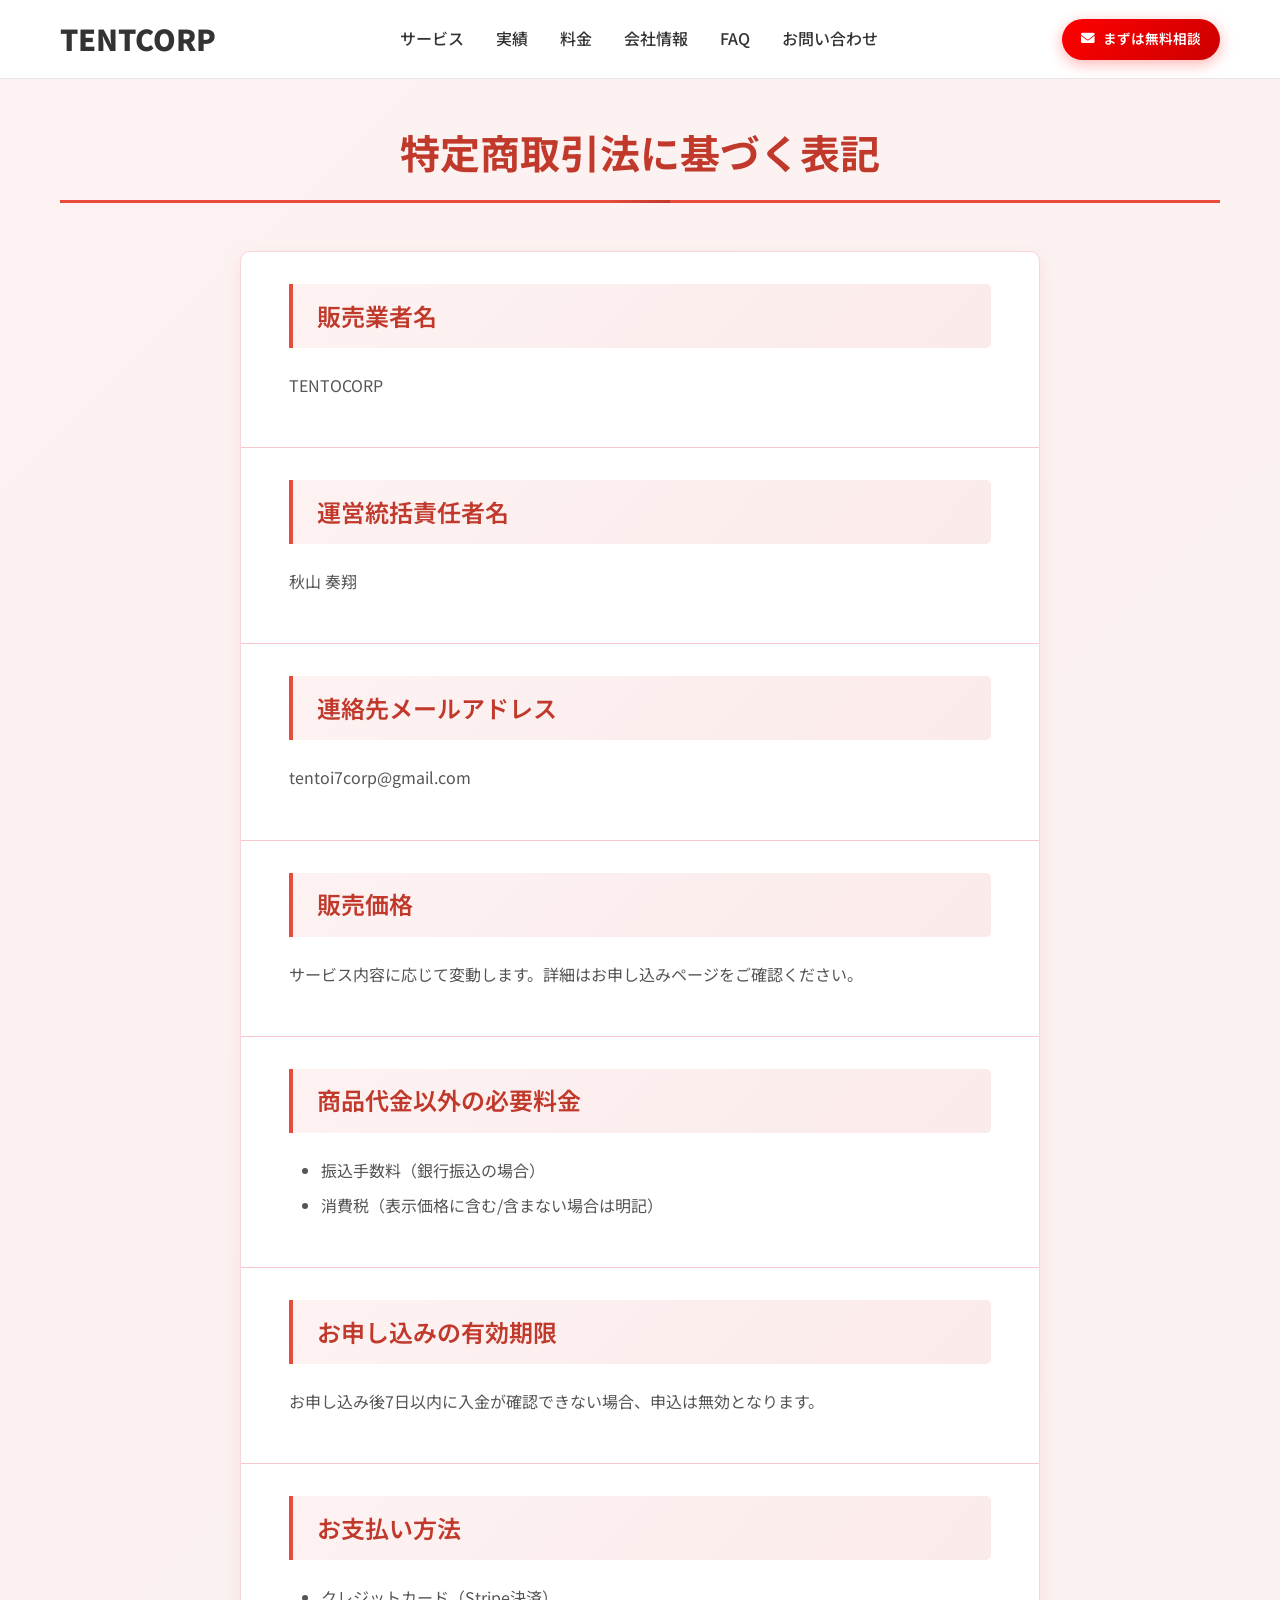
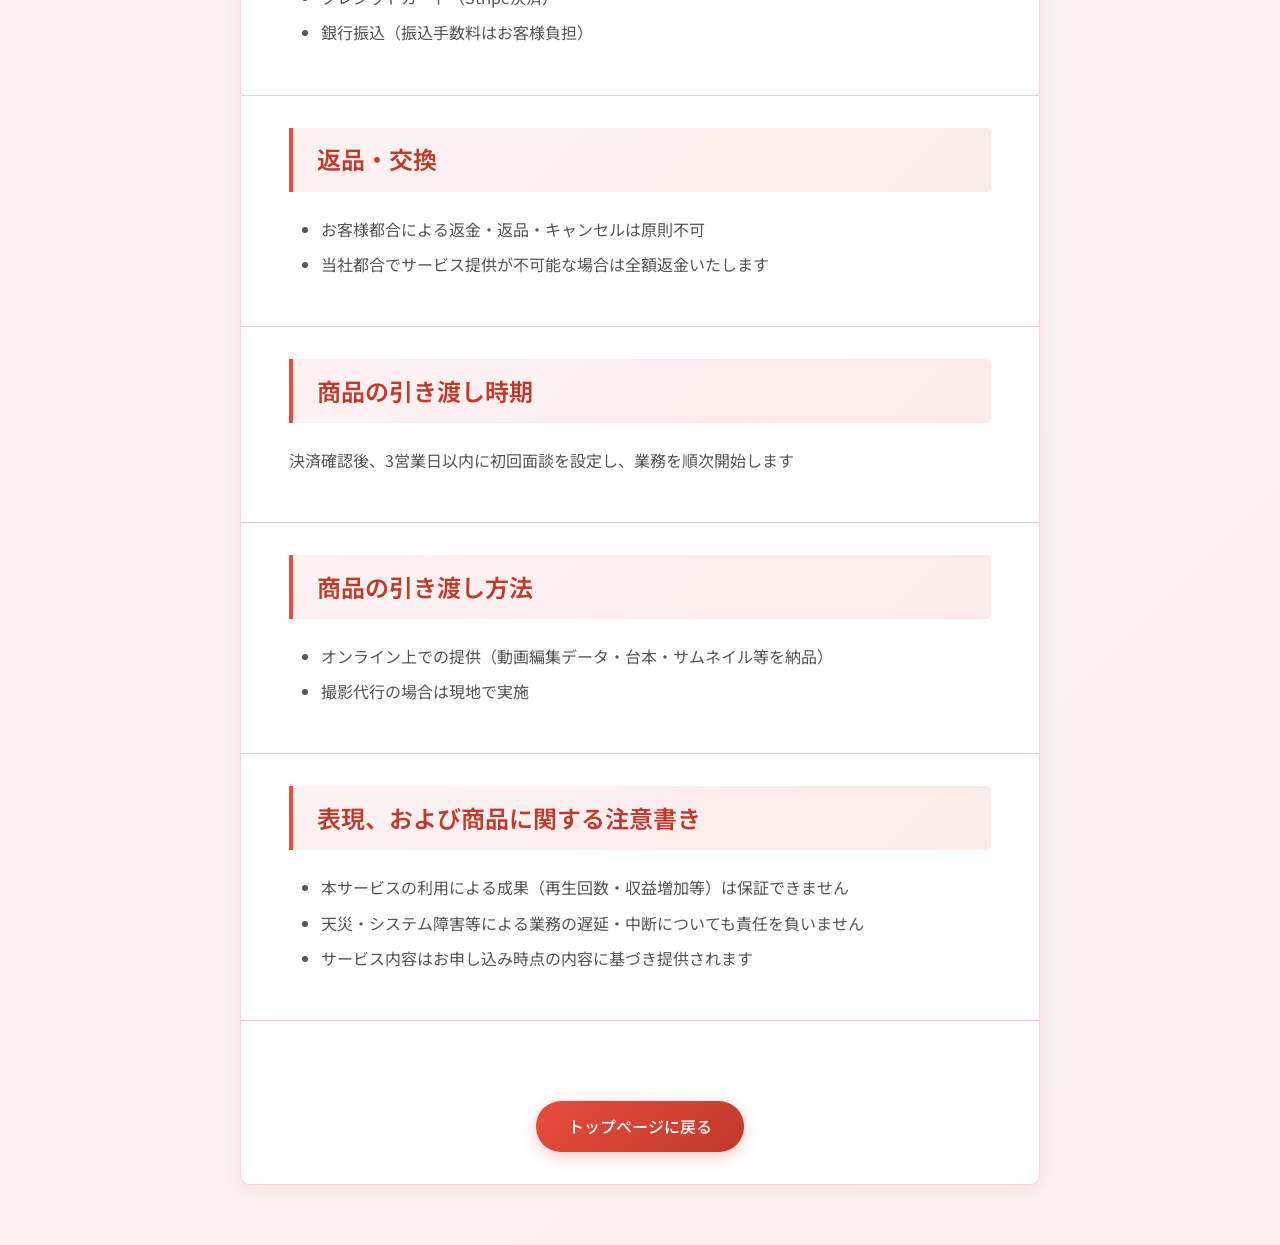
==== legal-notation.html @ d7a65a0e "それぞれのページを追加" ====
<!DOCTYPE html>
<html lang="ja">

<head>
    <meta charset="UTF-8">
    <meta name="viewport" content="width=device-width, initial-scale=1.0">
    <title>特定商取引法に基づく表記</title>
    <link rel="stylesheet" href="styles.css">
    <link rel="stylesheet" href="privacy.css">
    <link href="https://fonts.googleapis.com/css2?family=Noto+Sans+JP:wght@300;400;500;700;900&display=swap"
        rel="stylesheet">
    <link rel="stylesheet" href="https://cdnjs.cloudflare.com/ajax/libs/font-awesome/6.0.0/css/all.min.css">
</head>

<body>
    <!-- Header -->
    <header class="header">
        <div class="container">
            <div class="header-content">
                <div class="logo">
                    <h1>TENTCORP</h1>
                </div>
                <nav class="nav">
                    <ul class="nav-list">
                        <li><a href="index.html#service" class="nav-link">サービス</a></li>
                        <li><a href="index.html#results" class="nav-link">実績</a></li>
                        <li><a href="index.html#pricing" class="nav-link">料金</a></li>
                        <li><a href="index.html#company-info" class="nav-link">会社情報</a></li>
                        <li><a href="index.html#faq" class="nav-link">FAQ</a></li>
                        <li><a href="index.html#contact" class="nav-link">お問い合わせ</a></li>
                    </ul>
                </nav>
                <div class="header-cta">
                    <a href="index.html#contact" class="btn btn-primary">
                        <i class="fas fa-envelope"></i>
                        まずは無料相談
                    </a>
                </div>
                <div class="mobile-menu-toggle">
                    <span></span>
                    <span></span>
                    <span></span>
                </div>
            </div>
        </div>
    </header>

    <!-- Mobile Menu -->
    <div class="mobile-menu" id="mobileMenu">
        <button class="mobile-menu-close" id="mobileMenuClose">
            <i class="fas fa-times"></i>
        </button>
        <div class="mobile-menu-content">
            <ul class="mobile-menu-list">
                <li><a href="index.html#service" class="mobile-menu-link">サービス</a></li>
                <li><a href="index.html#results" class="mobile-menu-link">実績</a></li>
                <li><a href="index.html#pricing" class="mobile-menu-link">料金</a></li>
                <li><a href="index.html#company-info" class="mobile-menu-link">会社情報</a></li>
                <li><a href="index.html#faq" class="mobile-menu-link">FAQ</a></li>
                <li><a href="index.html#contact" class="mobile-menu-link">お問い合わせ</a></li>
            </ul>
        </div>
    </div>

    <!-- Privacy Policy Content -->
    <section class="privacy-content">
        <div class="container">
            <h1 class="privacy-title">特定商取引法に基づく表記</h1>

            <main class="privacy-main">
                <div class="privacy-section">
                    <h2 class="privacy-subtitle">販売業者名</h2>
                    <p>TENTOCORP</p>
                </div>
                <div class="privacy-section">
                    <h2 class="privacy-subtitle">運営統括責任者名</h2>
                    <p>秋山 奏翔</p>
                </div>
                <div class="privacy-section">
                    <h2 class="privacy-subtitle">連絡先メールアドレス</h2>
                    <p>tentoi7corp@gmail.com</p>
                </div>
                <div class="privacy-section">
                    <h2 class="privacy-subtitle">販売価格</h2>
                    <p>サービス内容に応じて変動します。詳細はお申し込みページをご確認ください。</p>
                </div>
                <div class="privacy-section">
                    <h2 class="privacy-subtitle">商品代金以外の必要料金</h2>
                    <ul>
                        <li>振込手数料（銀行振込の場合）</li>
                        <li>消費税（表示価格に含む/含まない場合は明記）</li>
                    </ul>
                </div>
                <div class="privacy-section">
                    <h2 class="privacy-subtitle">お申し込みの有効期限</h2>
                    <p>お申し込み後7日以内に入金が確認できない場合、申込は無効となります。</p>
                </div>
                <div class="privacy-section">
                    <h2 class="privacy-subtitle">お支払い方法</h2>
                    <ul>
                        <li>クレジットカード（Stripe決済）</li>
                        <li>銀行振込（振込手数料はお客様負担）</li>
                    </ul>
                </div>
                <div class="privacy-section">
                    <h2 class="privacy-subtitle">返品・交換</h2>
                    <ul>
                        <li>お客様都合による返金・返品・キャンセルは原則不可</li>
                        <li>当社都合でサービス提供が不可能な場合は全額返金いたします</li>
                    </ul>
                </div>
                <div class="privacy-section">
                    <h2 class="privacy-subtitle">商品の引き渡し時期</h2>
                    <p>決済確認後、3営業日以内に初回面談を設定し、業務を順次開始します</p>
                </div>
                <div class="privacy-section">
                    <h2 class="privacy-subtitle">商品の引き渡し方法</h2>
                    <ul>
                        <li>オンライン上での提供（動画編集データ・台本・サムネイル等を納品）</li>
                        <li>撮影代行の場合は現地で実施</li>
                    </ul>
                </div>
                <div class="privacy-section">
                    <h2 class="privacy-subtitle">表現、および商品に関する注意書き</h2>
                    <ul>
                        <li>本サービスの利用による成果（再生回数・収益増加等）は保証できません</li>
                        <li>天災・システム障害等による業務の遅延・中断についても責任を負いません</li>
                        <li>サービス内容はお申し込み時点の内容に基づき提供されます</li>
                    </ul>
                </div>
                <footer class="privacy-footer">
                    <p><a href="index.html" class="back-link">トップページに戻る</a></p>
                </footer>
            </main>
        </div>
    </section>

    <script src="script.js"></script>
</body>

</html>
---- styles.css ----
/* Reset and Base Styles */
* {
    margin: 0;
    padding: 0;
    box-sizing: border-box;
}

html {
    scroll-behavior: smooth;
}

body {
    font-family: 'Noto Sans JP', sans-serif;
    line-height: 1.6;
    color: #333;
    background-color: #fff;
}

.container {
    max-width: 1200px;
    margin: 0 auto;
    padding: 0 20px;
}

/* Header Styles */
.header {
    position: fixed;
    top: 0;
    left: 0;
    right: 0;
    background: rgba(255, 255, 255, 0.95);
    backdrop-filter: blur(10px);
    border-bottom: 1px solid rgba(0, 0, 0, 0.1);
    z-index: 1000;
    transition: all 0.3s ease;
}

.header.scrolled {
    background: rgba(255, 255, 255, 0.98);
    box-shadow: 0 2px 20px rgba(0, 0, 0, 0.1);
}

.header-content {
    display: flex;
    align-items: center;
    justify-content: space-between;
    padding: 1rem 0;
}

.logo h1 {
    font-size: 1.8rem;
    font-weight: 900;
    color: #333;
}

/* Header CTA Styles */
.header-cta {
    display: flex;
    align-items: center;
}

.header-cta .btn {
    font-size: 0.85rem;
    padding: 0.6rem 1.2rem;
}

/* Navigation Styles */
.nav {
    display: flex;
    align-items: center;
}

.nav-list {
    display: flex;
    list-style: none;
    gap: 2rem;
}

.nav-link {
    text-decoration: none;
    color: #333;
    font-weight: 500;
    transition: color 0.3s ease;
    position: relative;
}

.nav-link:hover {
    color: #ff0000;
}

.nav-link::after {
    content: '';
    position: absolute;
    bottom: -5px;
    left: 0;
    width: 0;
    height: 2px;
    background: #ff0000;
    transition: width 0.3s ease;
}

.nav-link:hover::after {
    width: 100%;
}

/* Mobile Menu Toggle */
.mobile-menu-toggle {
    display: none;
    flex-direction: column;
    cursor: pointer;
    gap: 4px;
    z-index: 1001;
}

.mobile-menu-toggle span {
    width: 25px;
    height: 3px;
    background: #333;
    transition: all 0.3s ease;
}

/* Mobile Menu Styles */
.mobile-menu {
    display: block;
    position: fixed;
    top: 0;
    left: 0;
    width: 100vw;
    height: 100vh;
    background: rgba(0, 0, 0, 0.8);
    z-index: 10000;
    opacity: 0;
    visibility: hidden;
    transition: all 0.3s ease;
}

.mobile-menu.active {
    opacity: 1;
    visibility: visible;
}

.mobile-menu-content {
    position: absolute;
    top: 0;
    left: 0;
    width: 100%;
    height: 100%;
    display: flex;
    flex-direction: column;
    justify-content: center;
    align-items: center;
    padding: 2rem;
    overflow-y: auto;
}

.mobile-menu-list {
    list-style: none;
    margin: 0;
    padding: 0;
    text-align: center;
    width: 100%;
    max-width: 400px;
}

.mobile-menu-list li {
    margin: 1rem 0;
}

.mobile-menu-link {
    color: white;
    text-decoration: none;
    font-size: 1.3rem;
    font-weight: 600;
    transition: all 0.3s ease;
    display: block;
    padding: 1rem 1.5rem;
    border-radius: 8px;
    background: rgba(255, 255, 255, 0.1);
    backdrop-filter: blur(10px);
    border: 1px solid rgba(255, 255, 255, 0.2);
}

.mobile-menu-link:hover {
    color: #ff0000;
    background: rgba(255, 255, 255, 0.2);
    transform: translateY(-2px);
}

.mobile-menu-close {
    position: absolute;
    top: 1.5rem;
    right: 1.5rem;
    background: rgba(255, 255, 255, 0.1);
    border: 1px solid rgba(255, 255, 255, 0.3);
    border-radius: 50%;
    color: white;
    font-size: 1.5rem;
    cursor: pointer;
    z-index: 10001;
    width: 40px;
    height: 40px;
    display: flex;
    align-items: center;
    justify-content: center;
    transition: all 0.3s ease;
}

.mobile-menu-close:hover {
    background: rgba(255, 255, 255, 0.2);
    transform: scale(1.1);
}

/* Mobile Menu Toggle Animation */
.mobile-menu-toggle.active span:nth-child(1) {
    transform: rotate(45deg) translate(5px, 5px);
}

.mobile-menu-toggle.active span:nth-child(2) {
    opacity: 0;
}

.mobile-menu-toggle.active span:nth-child(3) {
    transform: rotate(-45deg) translate(7px, -6px);
}

/* Button Styles */
.btn {
    display: inline-flex;
    align-items: center;
    gap: 0.5rem;
    padding: 0.75rem 1.5rem;
    border: none;
    border-radius: 50px;
    text-decoration: none;
    font-weight: 600;
    font-size: 0.9rem;
    transition: all 0.3s ease;
    cursor: pointer;
    white-space: nowrap;
}

.btn-primary {
    background: linear-gradient(135deg, #ff0000, #cc0000);
    color: white;
    box-shadow: 0 4px 15px rgba(255, 0, 0, 0.3);
}

.btn-primary:hover {
    transform: translateY(-2px);
    box-shadow: 0 6px 20px rgba(255, 0, 0, 0.4);
}

.btn-outline {
    background: transparent;
    color: #333;
    border: 2px solid #333;
}

.btn-outline:hover {
    background: #333;
    color: white;
}

.btn-large {
    padding: 1rem 2rem;
    font-size: 1rem;
}

/* Hero Section */
.hero {
    padding: 120px 0 80px;
    background: linear-gradient(135deg, #f8f9fa 0%, #e9ecef 100%);
    position: relative;
    overflow: hidden;
}

.hero-bg-pattern {
    position: absolute;
    top: 0;
    left: 0;
    right: 0;
    bottom: 0;
    background-image: 
        radial-gradient(circle at 20% 50%, rgba(255, 0, 0, 0.1) 0%, transparent 50%),
        radial-gradient(circle at 80% 20%, rgba(255, 0, 0, 0.05) 0%, transparent 50%);
    pointer-events: none;
}

.hero-content {
    display: grid;
    grid-template-columns: 1fr 1fr;
    gap: 4rem;
    align-items: center;
}

.hero-title {
    font-size: 3.5rem;
    font-weight: 900;
    line-height: 1.2;
    margin-bottom: 1.5rem;
    color: #333;
}

.hero-title .accent {
    color: #ff0000;
    position: relative;
}

.hero-subtitle {
    font-size: 1.3rem;
    font-weight: 700;
    color: #ff0000;
    margin-bottom: 1.5rem;
    text-align: center;
    background: linear-gradient(135deg, #ff0000, #cc0000);
    -webkit-background-clip: text;
    -webkit-text-fill-color: transparent;
    background-clip: text;
}

.hero-description {
    font-size: 1.1rem;
    color: #666;
    margin-bottom: 2rem;
    line-height: 1.8;
}

.hero-stats {
    display: flex;
    gap: 2rem;
    margin-bottom: 2.5rem;
}

.stat-item {
    text-align: center;
}

.stat-number {
    font-size: 2.5rem;
    font-weight: 900;
    color: #ff0000;
    line-height: 1;
}

.stat-label {
    font-size: 0.9rem;
    color: #666;
    margin-top: 0.5rem;
}

.hero-cta {
    display: flex;
    gap: 1rem;
    flex-wrap: wrap;
}

.hero-visual {
    position: absolute;
    right: 15%;
    bottom: 0;
    display: flex;
    justify-content: center;
    align-items: center;
    z-index: 10;
}

.hero-visual img {
    width: auto;
    max-width: 1200px;
    height: auto;
    border-radius: 20px;
    transform: scale(1.5);
}

.hero-video-placeholder {
    width: 400px;
    height: 250px;
    background: linear-gradient(135deg, #333, #555);
    border-radius: 20px;
    display: flex;
    flex-direction: column;
    align-items: center;
    justify-content: center;
    color: white;
    box-shadow: 0 20px 40px rgba(0, 0, 0, 0.2);
    position: relative;
    overflow: hidden;
}

.hero-video-placeholder::before {
    content: '';
    position: absolute;
    top: 0;
    left: 0;
    right: 0;
    bottom: 0;
    background: linear-gradient(45deg, transparent 30%, rgba(255, 255, 255, 0.1) 50%, transparent 70%);
    animation: shimmer 2s infinite;
}

.hero-video-placeholder i {
    font-size: 4rem;
    color: #ff0000;
    margin-bottom: 1rem;
}

.hero-video-placeholder p {
    font-size: 1.1rem;
    font-weight: 600;
}

@keyframes shimmer {
    0% { transform: translateX(-100%); }
    100% { transform: translateX(100%); }
}

/* Section Styles */
.section-header {
    text-align: center;
    margin-bottom: 4rem;
}

.section-title {
    font-size: 2.5rem;
    font-weight: 900;
    color: #333;
    margin-bottom: 1rem;
}

.section-description {
    font-size: 1.1rem;
    color: #666;
    max-width: 600px;
    margin: 0 auto;
}

/* Problem & Solution Section */
.problem-solution {
    padding: 80px 0;
    background: #f8f9fa;
    position: relative;
    overflow: hidden;
}

.problem-solution::before,
.problem-solution::after {
    content: '';
    position: absolute;
    border-radius: 50%;
    background: rgba(255, 0, 0, 0.04);
    z-index: 0;
}

.problem-solution::before {
    width: 500px;
    height: 500px;
    top: -150px;
    left: -150px;
}

.problem-solution::after {
    width: 300px;
    height: 300px;
    bottom: -100px;
    right: -100px;
}

.problem-solution .container {
    position: relative;
    z-index: 1;
}

.ps-grid {
    display: grid;
    grid-template-columns: 1fr;
    gap: 2.5rem;
    max-width: 1000px;
    margin: 0 auto;
}

.ps-card {
    display: grid;
    grid-template-columns: 1fr auto 1.5fr;
    border-radius: 15px;
    overflow: hidden;
    box-shadow: 0 10px 30px rgba(0,0,0,0.1);
    transition: all 0.3s ease;
    background: #ffffff;
    padding: 2rem;
}

.ps-card:hover {
    transform: translateY(-5px) scale(1.02);
    box-shadow: 0 15px 40px rgba(0,0,0,0.15);
}

.ps-problem {
    padding: 1.5rem;
    display: flex;
    flex-direction: column;
    align-items: center;
    justify-content: center;
    text-align: center;
    gap: 1.5rem;
}

.ps-problem h3 {
    font-size: 1.4rem;
    font-weight: 700;
    color: #c62828;
}

.ps-image {
    width: 120px;
    height: 120px;
    object-fit: contain;
    transition: transform 0.3s ease;
}

.ps-card:hover .ps-image {
    transform: scale(1.1);
}

.ps-separator {
    display: flex;
    align-items: center;
    justify-content: center;
    position: relative;
}

.ps-separator::before {
    content: '';
    position: absolute;
    top: 15%;
    bottom: 15%;
    left: 50%;
    border-left: 2px dashed #ff0000;
    transform: translateX(-50%);
}

.ps-separator i {
    background: #ff0000;
    color: white;
    width: 40px;
    height: 40px;
    border-radius: 50%;
    display: flex;
    align-items: center;
    justify-content: center;
    z-index: 1;
    box-shadow: 0 0 10px rgba(255, 0, 0, 0.5);
}

.ps-solution {
    padding: 1.5rem;
    display: flex;
    flex-direction: column;
    justify-content: center;
}

.ps-icon {
    width: 60px;
    height: 60px;
    background: linear-gradient(135deg, #4caf50, #45a049);
    border-radius: 50%;
    display: flex;
    align-items: center;
    justify-content: center;
    margin-bottom: 1.5rem;
    box-shadow: 0 6px 20px rgba(76, 175, 80, 0.3);
}

.ps-icon i {
    font-size: 1.8rem;
    color: white;
}

.ps-solution h3 {
    font-size: 1.5rem;
    font-weight: 700;
    color: #333;
    margin-bottom: 1rem;
}

.ps-solution p {
    font-size: 1rem;
    color: #666;
    line-height: 1.8;
}

/* Results Section */
.results {
    padding: 80px 0;
    background: 
        linear-gradient(135deg, #f8f9fa 0%, #e9ecef 100%);
    position: relative;
    overflow: hidden;
}

.results::before {
    content: '';
    position: absolute;
    top: 0;
    left: 0;
    right: 0;
    bottom: 0;
    background-image: 
        radial-gradient(circle at 20% 80%, rgba(0, 0, 0, 0.08) 0%, transparent 50%),
        radial-gradient(circle at 80% 20%, rgba(0, 0, 0, 0.08) 0%, transparent 50%);
    pointer-events: none;
}

.results::after {
    content: '';
    position: absolute;
    top: 0;
    left: 0;
    right: 0;
    bottom: 0;
    background-image: 
        linear-gradient(45deg, rgba(0, 0, 0, 0.04) 1px, transparent 1px),
        linear-gradient(-45deg, rgba(0, 0, 0, 0.04) 1px, transparent 1px);
    background-size: 40px 40px;
    pointer-events: none;
}

.results-content {
    display: grid;
    grid-template-columns: 1fr 1fr;
    gap: 4rem;
    align-items: center;
    max-width: 1200px;
    margin: 0 auto;
    position: relative;
    z-index: 2;
}

.results-text {
    padding-right: 2rem;
}

.results-subtitle {
    font-size: 1.8rem;
    font-weight: 700;
    color: #333;
    margin-bottom: 1.5rem;
    line-height: 1.3;
}

.results-description {
    font-size: 1.1rem;
    color: #666;
    line-height: 1.7;
    margin-bottom: 2.5rem;
}

.results-stats {
    display: flex;
    flex-direction: row; /* Changed to row */
    flex-wrap: wrap; /* Added to allow wrapping */
    justify-content: center; /* Center items horizontally */
    gap: 1.5rem;
}

.stat-card {
    background: white;
    width: 180px; /* Fixed width for circular shape */
    height: 180px; /* Fixed height for circular shape */
    border-radius: 50%; /* Make it circular */
    box-shadow: 0 6px 20px rgba(0, 0, 0, 0.15); /* Slightly more pronounced shadow */
    display: flex;
    flex-direction: column; /* Stack number and label vertically */
    align-items: center; /* Center horizontally */
    justify-content: center; /* Center vertically */
    text-align: center; /* Center text */
    gap: 0.5rem; /* Reduce gap for tighter fit */
    transition: all 0.3s ease;
    padding: 1rem; /* Adjust padding for circular shape */
    border: 3px solid #ff0000; /* Added a solid red border */
}

.stat-card:hover {
    transform: translateY(-3px);
    box-shadow: 0 10px 30px rgba(0, 0, 0, 0.2); /* More pronounced shadow on hover */
    border-color: #cc0000; /* Darker red border on hover */
}

.stat-card .stat-number {
    font-size: 2.2rem;
    font-weight: 900;
    color: #ff0000;
    line-height: 1;
    min-width: 120px;
}

.stat-card .stat-label {
    font-size: 1rem;
    color: #333;
    font-weight: 600;
    line-height: 1.4;
}

.results-visual {
    display: flex;
    justify-content: center;
    align-items: center;
}

.results-chart {
    background: white;
    padding: 3rem;
    border-radius: 20px;
    box-shadow: 0 10px 30px rgba(0, 0, 0, 0.1);
    width: 100%;
    max-width: 100%;
    display: flex;
    flex-direction: column;
    align-items: center;
    text-align: center;
}

.results-chart h4 {
    font-size: 1.5rem;
    font-weight: 700;
    margin-bottom: 2rem;
    color: #333;
}

.growth-graph-img {
    width: 100%;
    max-width: 600px;
    height: auto;
    margin: 1.5rem 0;
    border-radius: 15px;
    box-shadow: 0 8px 25px rgba(0, 0, 0, 0.15);
}

.case-study-graph {
    width: 100%;
    max-width: 800px;
    height: auto;
    margin: 1.5rem auto;
    border-radius: 12px;
    box-shadow: 0 6px 20px rgba(0, 0, 0, 0.12);
    display: block;
    transition: all 0.4s ease;
    cursor: pointer;
}

.case-study-graph:hover {
    transform: scale(1.3);
    box-shadow: 0 15px 40px rgba(0, 0, 0, 0.25);
    z-index: 10;
    position: relative;
}

.chart-placeholder {
    height: 300px;
    display: flex;
    flex-direction: column;
    justify-content: space-between;
}

.chart-bars {
    display: flex;
    align-items: flex-end;
    justify-content: space-between;
    height: 250px;
    padding: 0 1rem;
    gap: 0.5rem;
}

.chart-bar {
    background: linear-gradient(to top, #ff0000, #ff6b6b);
    width: 60px;
    border-radius: 8px 8px 0 0;
    position: relative;
    transition: all 0.3s ease;
    animation: growUp 1.5s ease-out;
}

.chart-bar:hover {
    transform: scale(1.05);
    box-shadow: 0 4px 15px rgba(255, 0, 0, 0.3);
}

.bar-label {
    position: absolute;
    bottom: -25px;
    left: 50%;
    transform: translateX(-50%);
    font-size: 0.8rem;
    color: #666;
    font-weight: 600;
    white-space: nowrap;
}

.chart-legend {
    text-align: center;
    margin-top: 2rem;
    font-size: 1rem;
    color: #666;
    font-weight: 500;
}

@keyframes growUp {
    from {
        height: 0;
    }
    to {
        height: var(--final-height, 100%);
    }
}

/* Testimonials Section */
.testimonials {
    padding: 80px 0;
    background: 
        linear-gradient(135deg, #f8f9fa 0%, #f1f3f4 100%);
    position: relative;
    overflow: hidden;
}

.testimonials::before {
    content: '';
    position: absolute;
    top: 0;
    left: 0;
    right: 0;
    bottom: 0;
    background-image: 
        radial-gradient(circle at 30% 70%, rgba(255, 0, 0, 0.12) 0%, transparent 50%),
        radial-gradient(circle at 70% 30%, rgba(255, 0, 0, 0.12) 0%, transparent 50%);
    pointer-events: none;
}

.testimonials::after {
    content: '';
    position: absolute;
    top: 0;
    left: 0;
    right: 0;
    bottom: 0;
    background-image: 
        linear-gradient(90deg, rgba(255, 0, 0, 0.06) 1px, transparent 1px),
        linear-gradient(rgba(255, 0, 0, 0.06) 1px, transparent 1px);
    background-size: 50px 50px;
    pointer-events: none;
}

.testimonials-content {
    max-width: 1200px;
    margin: 0 auto;
    position: relative;
    z-index: 2;
}

.testimonial-card {
    display: grid;
    grid-template-columns: 1.2fr 1fr;
    gap: 4rem;
    background: white;
    border-radius: 20px;
    padding: 3rem;
    box-shadow: 0 10px 30px rgba(0, 0, 0, 0.1);
    margin-bottom: 3rem;
}

.testimonial-text {
    display: flex;
    flex-direction: column;
    gap: 2rem;
}

.customer-profile h3 {
    font-size: 1.5rem;
    font-weight: 700;
    color: #333;
    margin-bottom: 0.5rem;
    line-height: 1.3;
}

.image-wrapper {
    position: relative;
    display: flex;
    align-items: center;
    justify-content: center;
}

.testimonal-image{
    width: 120px;
    height: 120px;
    border-radius: 50%;
    object-fit: cover;
    border: 4px solid #ffffff;
    box-shadow: 0 8px 25px rgba(0, 0, 0, 0.15);
    transition: all 0.3s ease;
    z-index: 2;
}

.image-border {
    position: absolute;
    top: -8px;
    left: -8px;
    right: -8px;
    bottom: -8px;
    border: 3px solid #ff0000;
    border-radius: 50%;
    opacity: 0.3;
    z-index: 1;
}

.testimonal-image:hover {
    transform: scale(1.05);
    box-shadow: 0 12px 35px rgba(255, 0, 0, 0.2);
}

.customer-info-container {
    display: flex;
    align-items: center;
    gap: 2rem;
    margin: 2rem 0;
    padding: 1.5rem;
    background: linear-gradient(135deg, #ffffff 0%, #fafbff 100%);
    border-radius: 20px;
    box-shadow: 0 8px 25px rgba(0, 0, 0, 0.06);
    border: 1px solid #f0f0f0;
    transition: all 0.3s ease;
}

.customer-info-container:hover {
    transform: translateY(-2px);
    box-shadow: 0 12px 35px rgba(0, 0, 0, 0.1);
    border-color: #ffebee;
}

.customer-purpose {
    font-size: 1rem;
    color: #666;
    font-weight: 500;
    line-height: 1.5;
    background: #ffebee;
    padding: 0.75rem 1rem;
    border-radius: 8px;
    border-left: 4px solid #ff0000;
    margin-bottom: 1rem;
}

.customer-voice {
    font-size: 1.2rem;
    line-height: 1.8;
    color: #2c3e50;
    font-style: normal;
    margin: 0;
    background: linear-gradient(135deg, #ffffff 0%, #f8f9ff 100%);
    padding: 2.5rem 2rem;
    border-radius: 25px;
    box-shadow: 0 15px 40px rgba(255, 0, 0, 0.08);
    position: relative;
    border: 2px solid #ffebee;
    transition: all 0.4s ease;
    text-align: center;
    font-weight: 500;
}

.quote-mark {
    font-size: 3rem;
    color: #ff0000;
    font-family: Georgia, serif;
    line-height: 1;
    display: inline-block;
    margin: 0 0.5rem;
    opacity: 0.8;
}

.customer-voice::before {
    content: '';
    position: absolute;
    top: -15px;
    left: 50%;
    transform: translateX(-50%);
    width: 60px;
    height: 4px;
    background: linear-gradient(90deg, #ff0000, #ff6b6b);
    border-radius: 2px;
}

.customer-voice::after {
    content: '';
    position: absolute;
    bottom: -15px;
    left: 30px;
    width: 0;
    height: 0;
    border-left: 15px solid transparent;
    border-right: 15px solid transparent;
    border-top: 15px solid #ffffff;
    filter: drop-shadow(0 3px 3px rgba(0, 0, 0, 0.1));
}

.customer-voice:hover {
    transform: translateY(-3px);
    box-shadow: 0 12px 35px rgba(0, 0, 0, 0.15);
    border-color: #ff0000;
}

.testimonial-text {
    display: flex;
    flex-direction: column;
    gap: 2rem;
    position: relative;
}

.testimonial-content {
    display: flex;
    flex-direction: column;
    gap: 2.5rem;
    position: relative;
}

.customer-profile {
    background: linear-gradient(135deg, #ffffff 0%, #f8f9fa 100%);
    padding: 2rem;
    border-radius: 18px;
    box-shadow: 0 6px 20px rgba(0, 0, 0, 0.08);
    border: 1px solid #ffebee;
    position: relative;
    flex: 1;
    transition: all 0.3s ease;
}

.profile-header {
    display: flex;
    align-items: center;
    justify-content: space-between;
    margin-bottom: 1rem;
}

.profile-badge {
    background: linear-gradient(135deg, #ff0000, #ff6b6b);
    color: white;
    padding: 0.4rem 1rem;
    border-radius: 20px;
    font-size: 0.8rem;
    font-weight: 600;
    text-transform: uppercase;
    letter-spacing: 0.5px;
    box-shadow: 0 4px 15px rgba(255, 0, 0, 0.3);
}

.testimonial-data {
    display: flex;
    flex-direction: column;
    gap: 5rem;
}

.data-header h4 {
    font-size: 1.4rem;
    font-weight: 700;
    color: #ff0000;
    text-align: center;
    margin-bottom: 1.5rem;
}

.data-metrics {
    display: flex;
    justify-content: space-between;
    gap: 1rem;
}

.metric-item {
    text-align: center;
    background: linear-gradient(135deg, #ffffff, #f8f9fa);
    border: 2px solid #ffebee;
    padding: 1.5rem 1rem;
    border-radius: 15px;
    flex: 1;
    transition: all 0.3s ease;
    position: relative;
    overflow: hidden;
    box-shadow: 0 4px 15px rgba(0, 0, 0, 0.1);
}

.metric-item::before {
  content: '';
  position: absolute;
  top: 0;
  left: -100%;
  width: 100%;
  height: 100%;
  background: linear-gradient(90deg, transparent, rgba(255, 0, 0, 0.2), transparent);
  transition: left 0.6s ease;
}

.metric-item:hover::before {
  left: 100%;
}

.metric-item:hover {
  transform: translateY(-8px) scale(1.05);
  box-shadow: 0 15px 35px rgba(255, 0, 0, 0.3);
  background: linear-gradient(135deg, #ffffff, #ffebee);
  border-color: #ff0000;
}

.metric-number {
    font-size: 1.8rem;
    font-weight: 900;
    color: #ff0000;
    line-height: 1;
    margin-bottom: 0.5rem;
  animation: pulse-glow 2s ease-in-out infinite;
  text-shadow: 0 0 10px rgba(255, 0, 0, 0.3);
}

@keyframes pulse-glow {
  0%, 100% {
    text-shadow: 0 0 10px rgba(255, 0, 0, 0.3);
    transform: scale(1);
  }
  50% {
    text-shadow: 0 0 20px rgba(255, 0, 0, 0.6), 0 0 30px rgba(255, 0, 0, 0.4);
    transform: scale(1.02);
  }
}

.metric-label {
    font-size: 0.9rem;
    color: #666;
    font-weight: 600;
  transition: color 0.3s ease;
}

.metric-item:hover .metric-label {
  color: #333;
  font-weight: 700;
}

.metric-item:hover .metric-number {
  animation-duration: 1s;
  color: #cc0000;
}

.growth-chart {
    background: #f8f9fa;
    padding: 2rem;
    border-radius: 15px;
}

.growth-chart h5 {
    font-size: 1.2rem;
    font-weight: 700;
    color: #333;
    text-align: center;
    margin-bottom: 2rem;
}

.chart-container {
    position: relative;
    height: 200px;
    background: white;
    border-radius: 10px;
    padding: 1rem;
}

.chart-lines {
    position: relative;
    height: 140px;
    display: flex;
    align-items: flex-end;
    justify-content: space-between;
    padding: 0 20px;
}

.chart-line {
    position: absolute;
    top: 0;
    left: 20px;
    right: 20px;
    height: 100%;
}

.subscribers-line {
    background: linear-gradient(to right, 
        rgba(255, 0, 0, 0.1) 0%, 
        rgba(255, 0, 0, 0.1) 25%, 
        rgba(255, 0, 0, 0.2) 50%, 
        rgba(255, 0, 0, 0.3) 75%, 
        rgba(255, 0, 0, 0.4) 100%);
    clip-path: polygon(0% 100%, 25% 80%, 50% 55%, 75% 30%, 100% 0%, 100% 100%);
}

.subscribers-line-2 {
    background: linear-gradient(to right, 
        rgba(255, 0, 0, 0.1) 0%, 
        rgba(255, 0, 0, 0.2) 33%, 
        rgba(255, 0, 0, 0.3) 66%, 
        rgba(255, 0, 0, 0.4) 100%);
    clip-path: polygon(0% 100%, 33% 70%, 66% 36%, 100% 0%, 100% 100%);
}

.views-line {
    background: linear-gradient(to right, 
        rgba(255, 107, 107, 0.1) 0%, 
        rgba(255, 107, 107, 0.1) 25%, 
        rgba(255, 107, 107, 0.2) 50%, 
        rgba(255, 107, 107, 0.3) 75%, 
        rgba(255, 107, 107, 0.4) 100%);
    clip-path: polygon(0% 100%, 25% 95%, 50% 88%, 75% 80%, 100% 70%, 100% 100%);
}

.views-line-2 {
    background: linear-gradient(to right, 
        rgba(255, 107, 107, 0.1) 0%, 
        rgba(255, 107, 107, 0.2) 33%, 
        rgba(255, 107, 107, 0.3) 66%, 
        rgba(255, 107, 107, 0.4) 100%);
    clip-path: polygon(0% 100%, 33% 75%, 66% 38%, 100% 0%, 100% 100%);
}
.chart-labels {
    display: flex;
    justify-content: space-between;
    margin-top: 1rem;
    font-size: 0.8rem;
    color: #666;
    font-weight: 500;
}

.chart-legend {
    display: flex;
    justify-content: center;
    gap: 2rem;
    margin-top: 1rem;
}

.legend-item {
    display: flex;
    align-items: center;
    gap: 0.5rem;
    font-size: 0.9rem;
    color: #666;
    font-weight: 500;
}

.legend-color {
    width: 16px;
    height: 16px;
    border-radius: 50%;
}

.legend-color.subscribers {
    background: #ff0000;
}

.legend-color.inquiries {
    background: #ff6b6b;
}

.legend-color.views {
    background: #ff6b6b;
}

/* Comparison Section */
.comparison {
    padding: 80px 0;
    background: #f8f9fa;
}

.comparison-table {
    max-width: 1200px;
    margin: 0 auto;
    background: white;
    border-radius: 20px;
    overflow: hidden;
    box-shadow: 0 10px 30px rgba(0, 0, 0, 0.1);
    scroll-behavior: smooth;
    -webkit-overflow-scrolling: touch;
}

.comparison-header {
    display: grid;
    grid-template-columns: 1fr 1fr 1fr;
    gap: 2px;
    background: #f0f0f0;
}

.comparison-category-header {
    background: white;
    padding: 1.5rem;
}

.comparison-tentcorp-header {
    background: linear-gradient(135deg, #ffebee, #fce4ec);
    padding: 1.5rem;
    text-align: center;
    border: 2px solid #ff0000;
}

.comparison-tentcorp-header h3 {
    color: #ff0000;
    font-size: 1.8rem;
    font-weight: 900;
    margin: 0;
}

.comparison-others-header {
    background: #f5f5f5;
    padding: 1.5rem;
    text-align: center;
    border: 1px solid #ddd;
}

.comparison-others-header h3 {
    color: #666;
    font-size: 1.8rem;
    font-weight: 700;
    margin: 0;
}

.comparison-row {
    display: grid;
    grid-template-columns: 1fr 1fr 1fr;
    gap: 2px;
    background: #f0f0f0;
    margin-bottom: 2px;
}

.comparison-category {
    background: linear-gradient(135deg, #ffebee, #fce4ec);
    padding: 2rem 1.5rem;
    display: flex;
    align-items: center;
    gap: 1rem;
    border-left: 4px solid #ff0000;
}

.category-icon {
    font-size: 2rem;
    flex-shrink: 0;
}

.category-content h4 {
    color: #ff0000;
    font-size: 1.3rem;
    font-weight: 700;
    margin: 0 0 0.5rem 0;
}

.category-content p {
    color: #666;
    font-size: 0.9rem;
    margin: 0;
}

.comparison-tentcorp {
    background: linear-gradient(135deg, #ffebee, #fce4ec);
    padding: 2rem 1.5rem;
    border: 2px solid #ff0000;
    text-align: center;
}

.tentcorp-content h4 {
    color: #ff0000;
    font-size: 1.2rem;
    font-weight: 700;
    margin: 0 0 1rem 0;
    line-height: 1.4;
}

.price-highlight,
.speed-highlight,
.support-highlight,
.achievement {
    background: #ff0000;
    color: white;
    padding: 0.5rem 1rem;
    border-radius: 25px;
    font-weight: 700;
    font-size: 0.9rem;
    display: inline-block;
    margin-top: 0.5rem;
}

.stars-tentcorp {
    font-size: 1.5rem;
    color: #ff0000;
    margin-top: 0.5rem;
}

.comparison-others {
    background: #f8f8f8;
    padding: 2rem 1.5rem;
    border: 1px solid #ddd;
    text-align: center;
}

.others-content h4 {
    color: #666;
    font-size: 1.2rem;
    font-weight: 700;
    margin: 0 0 1rem 0;
    line-height: 1.4;
}

.price-others,
.no-data,
.no-guarantee,
.extra-cost {
    color: #999;
    font-size: 0.9rem;
    margin-top: 0.5rem;
}

.stars-others {
    font-size: 1.5rem;
    color: #999;
    margin-top: 0.5rem;
}

.comparison-cta {
    text-align: center;
    margin-top: 3rem;
}

.cta-content {
    background: linear-gradient(135deg, #ff0000, #cc0000);
    color: white;
    padding: 2rem 3rem;
    border-radius: 15px;
    display: inline-block;
    box-shadow: 0 8px 25px rgba(255, 0, 0, 0.3);
}

.cta-content h3 {
    font-size: 1.8rem;
    font-weight: 900;
    margin: 0 0 0.5rem 0;
}

.cta-content p {
    font-size: 1.1rem;
    margin: 0;
    opacity: 0.9;
}

/* Responsive Design for Comparison */
@media (max-width: 1024px) {
    .comparison-table {
        margin: 0 15px;
    }
    
    .comparison-category,
    .comparison-tentcorp,
    .comparison-others {
        padding: 1.8rem 1.2rem;
    }
    
    .comparison-tentcorp-header,
    .comparison-others-header {
        padding: 1.2rem;
    }
    
    .comparison-tentcorp-header h3,
    .comparison-others-header h3 {
        font-size: 1.6rem;
    }
}

@media (max-width: 768px) {
    .comparison-table {
        margin: 0 10px;
        border-radius: 15px;
        overflow-x: auto;
        position: relative;
    }
    
    .comparison-table::after {
        content: "← 左右にスクロールしてください →";
        position: absolute;
        bottom: -30px;
        left: 50%;
        transform: translateX(-50%);
        background: rgba(255, 0, 0, 0.1);
        color: #ff0000;
        padding: 5px 15px;
        border-radius: 15px;
        font-size: 0.8rem;
        font-weight: 500;
        white-space: nowrap;
    }
    
    .comparison-header,
    .comparison-row {
        min-width: 600px;
        grid-template-columns: 1fr 1fr 1fr;
        gap: 2px;
    }
    
    .comparison-category,
    .comparison-tentcorp,
    .comparison-others {
        padding: 1.5rem 1rem;
        min-width: 180px;
    }
    
    .comparison-tentcorp-header,
    .comparison-others-header {
        padding: 1rem;
        min-width: 180px;
    }
    
    .comparison-tentcorp-header h3,
    .comparison-others-header h3 {
        font-size: 1.4rem;
    }
    
    .category-content h4 {
        font-size: 1.1rem;
    }
    
    .tentcorp-content h4,
    .others-content h4 {
        font-size: 1rem;
    }
    
    .cta-content {
        padding: 1.5rem 2rem;
    }
    
    .cta-content h3 {
        font-size: 1.5rem;
    }
}

@media (max-width: 480px) {
    .comparison-table {
        margin: 0 5px;
        border-radius: 10px;
    }
    
    .comparison-header,
    .comparison-row {
        min-width: 500px;
    }
    
    .comparison-category,
    .comparison-tentcorp,
    .comparison-others {
        padding: 1rem 0.8rem;
        min-width: 150px;
    }
    
    .comparison-tentcorp-header,
    .comparison-others-header {
        padding: 0.8rem;
        min-width: 150px;
    }
    
    .comparison-tentcorp-header h3,
    .comparison-others-header h3 {
        font-size: 1.2rem;
    }
    
    .category-content h4 {
        font-size: 1rem;
    }
    
    .tentcorp-content h4,
    .others-content h4 {
        font-size: 0.9rem;
    }
    
    .category-icon {
        font-size: 1.5rem;
    }
    
    .price-highlight,
    .speed-highlight,
    .support-highlight,
    .achievement {
        font-size: 0.8rem;
        padding: 0.4rem 0.8rem;
    }
    
    .stars-tentcorp,
    .stars-others {
        font-size: 1.2rem;
    }
}

@media (max-width: 320px) {
    .comparison-table {
        margin: 0 2px;
        border-radius: 8px;
    }
    
    .comparison-header,
    .comparison-row {
        min-width: 450px;
    }
    
    .comparison-category,
    .comparison-tentcorp,
    .comparison-others {
        padding: 0.8rem 0.5rem;
        min-width: 130px;
    }
    
    .comparison-tentcorp-header,
    .comparison-others-header {
        padding: 0.6rem;
        min-width: 130px;
    }
    
    .comparison-tentcorp-header h3,
    .comparison-others-header h3 {
        font-size: 1rem;
    }
    
    .category-content h4 {
        font-size: 0.9rem;
    }
    
    .tentcorp-content h4,
    .others-content h4 {
        font-size: 0.8rem;
    }
    
    .category-icon {
        font-size: 1.2rem;
    }
    
    .price-highlight,
    .speed-highlight,
    .support-highlight,
    .achievement {
        font-size: 0.7rem;
        padding: 0.3rem 0.6rem;
    }
    
    .stars-tentcorp,
    .stars-others {
        font-size: 1rem;
    }
}

/* Pricing Section */
.pricing {
    padding: 80px 0;
    background: #f8f9fa;
}

.initial-cost {
    display: flex;
    align-items: center;
    gap: 1.5rem;
    background: linear-gradient(135deg, #ffebee, #fce4ec);
    border: 2px solid #ff0000;
    border-radius: 15px;
    padding: 2rem;
    margin-bottom: 3rem;
    max-width: 800px;
    margin-left: auto;
    margin-right: auto;
}

.cost-icon {
    font-size: 3rem;
    flex-shrink: 0;
}

.cost-content h3 {
    font-size: 1.8rem;
    font-weight: 700;
    color: #333;
    margin-bottom: 0.5rem;
}

.cost-price {
    color: #ff0000;
    font-size: 2rem;
    font-weight: 900;
}

.cost-content p {
    color: #666;
    font-size: 1rem;
    margin: 0;
}

.pricing-plans {
    display: grid;
    grid-template-columns: repeat(3, 1fr);
    gap: 2rem;
    margin-bottom: 4rem;
    max-width: 1200px;
    margin-left: auto;
    margin-right: auto;
    justify-items: center;
}

.pricing-card {
    background: white;
    border-radius: 20px;
    padding: 2.5rem 2rem;
    box-shadow: 0 10px 30px rgba(0, 0, 0, 0.1);
    position: relative;
    transition: all 0.3s ease;
    border: 2px solid transparent;
    min-width: 380px;
    width: 100%;
}

.pricing-card:hover {
    transform: translateY(-5px);
    box-shadow: 0 15px 40px rgba(0, 0, 0, 0.15);
}

.pricing-card.popular {
    border: 3px solid #ff0000;
    transform: scale(1.05);
    background: linear-gradient(135deg, #ffffff, #ffebee);
}

.popular-badge {
    position: absolute;
    top: -15px;
    left: 50%;
    transform: translateX(-50%);
    background: linear-gradient(135deg, #ff0000, #cc0000);
    color: white;
    padding: 0.5rem 1.5rem;
    border-radius: 25px;
    font-weight: 700;
    font-size: 0.9rem;
    box-shadow: 0 4px 15px rgba(255, 0, 0, 0.3);
}

.plan-header {
    text-align: center;
    margin-bottom: 2rem;
    padding-bottom: 1.5rem;
    border-bottom: 2px solid #f0f0f0;
}

.plan-name {
    font-size: 1.8rem;
    font-weight: 700;
    color: #333;
    margin-bottom: 0.5rem;
}

.plan-subtitle {
    color: #666;
    font-size: 1rem;
    margin-bottom: 1.5rem;
}

.plan-price {
    display: flex;
    align-items: baseline;
    justify-content: center;
    gap: 0.25rem;
    margin-bottom: 0.5rem;
}

.currency {
    font-size: 1.5rem;
    font-weight: 600;
    color: #ff0000;
}

.amount {
    font-size: 3rem;
    font-weight: 900;
    color: #ff0000;
    line-height: 1;
}

.period {
    font-size: 1.5rem;
    font-weight: 600;
    color: #ff0000;
}

.price-note {
    color: #666;
    font-size: 0.9rem;
    margin: 0;
}

.plan-features {
    display: grid;
    grid-template-columns: 1fr;
    gap: 1rem;
}

.feature-item {
    display: flex;
    align-items: center;
    gap: 1rem;
    padding: 1rem;
    border-radius: 15px;
    transition: all 0.3s ease;
    background: #f8f9fa;
    border: 1px solid #e9ecef;
    box-shadow: 0 2px 8px rgba(0, 0, 0, 0.05);
    margin-bottom: 0;
}

.feature-item:hover {
    background: #ffffff;
    border-color: #ff0000;
    box-shadow: 0 4px 15px rgba(255, 0, 0, 0.1);
    transform: translateY(-2px);
}

.feature-item.disabled {
    opacity: 0.4;
    background: #f1f3f4;
    border-color: #dee2e6;
}

.feature-item.disabled .feature-text {
    text-decoration: line-through;
}

.feature-icon {
    font-size: 1.5rem;
    flex-shrink: 0;
    color: #ff0000;
    background: rgba(255, 0, 0, 0.1);
    padding: 0.5rem;
    border-radius: 50%;
    width: 3rem;
    height: 3rem;
    display: flex;
    align-items: center;
    justify-content: center;
}

.feature-text {
    font-size: 1rem;
    font-weight: 500;
    color: #333;
    flex: 1;
}

.pricing-info {
    max-width: 1000px;
    margin: 0 auto;
}

.info-grid {
    display: grid;
    grid-template-columns: repeat(auto-fit, minmax(300px, 1fr));
    gap: 2rem;
    margin-bottom: 2rem;
}

.info-item {
    background: white;
    padding: 2rem;
    border-radius: 15px;
    box-shadow: 0 4px 15px rgba(0, 0, 0, 0.1);
    text-align: center;
    border-left: 4px solid #ff0000;
}

.info-icon {
    font-size: 2.5rem;
    margin-bottom: 1rem;
}

.info-item h4 {
    font-size: 1.3rem;
    font-weight: 700;
    color: #333;
    margin-bottom: 0.5rem;
}

.info-item p {
    color: #666;
    font-size: 1rem;
    margin: 0;
    line-height: 1.6;
}

/* Responsive Design for Pricing */
@media (max-width: 1024px) {
    .pricing-plans {
        grid-template-columns: repeat(auto-fit, minmax(380px, 1fr));
        gap: 1.5rem;
        justify-items: center;
    }
    
    .pricing-card {
        padding: 2rem 1.5rem;
        max-width: 450px;
    }
    
    .plan-price {
        align-items: center;
    }
    
    .currency {
        display: none;
    }
    
    .amount {
        font-size: 3.2rem;
        text-align: center;
    }
    
    .period {
        text-align: center;
    }
}

@media (max-width: 1200px) {
    .pricing-plans {
        grid-template-columns: repeat(2, 1fr);
        gap: 1.5rem;
        justify-items: center;
    }
    
    .plan-features {
        grid-template-columns: repeat(2, 1fr);
        gap: 1rem;
    }
}

@media (max-width: 768px) {
    .pricing-plans {
        grid-template-columns: 1fr;
        gap: 1.5rem;
        justify-items: center;
    }
    
    .pricing-card {
        max-width: 100%;
        margin: 0 1rem;
    }
    
    .pricing-card.popular {
        transform: none;
    }
    
    .initial-cost {
        flex-direction: column;
        text-align: center;
        gap: 1rem;
    }
    
    .plan-price {
        flex-direction: column;
        gap: 0;
        align-items: center;
    }
    
    .currency {
        display: none;
    }
    
    .amount {
        font-size: 3.5rem;
        text-align: center;
    }
    
    .period {
        text-align: center;
    }
    
    .info-grid {
        grid-template-columns: 1fr;
        gap: 1rem;
    }
    
    .feature-item {
        padding: 0.8rem;
    }
    
    .feature-icon {
        width: 2.5rem;
        height: 2.5rem;
        font-size: 1.2rem;
    }
}

@media (max-width: 480px) {
    .pricing-card {
        margin: 0 0.5rem;
        padding: 1.5rem 1rem;
    }
    
    .plan-name {
        font-size: 1.5rem;
    }
    
    .amount {
        font-size: 3rem;
        text-align: center;
    }
    
    .plan-features {
        grid-template-columns: 1fr;
        gap: 0.8rem;
    }
    
    .feature-item {
        padding: 0.7rem;
        flex-direction: row;
        text-align: left;
        gap: 0.8rem;
    }
    
    .feature-icon {
        width: 2.2rem;
        height: 2.2rem;
        font-size: 1rem;
    }
    
    .feature-text {
        font-size: 0.9rem;
    }
}

/* Flow Section */
.flow {
    padding: 80px 0;
    background: #fff;
}

.flow-container {
    display: flex;
    align-items: center;
    justify-content: center;
    gap: 1rem;
    max-width: 1200px;
    margin: 0 auto;
    padding: 2rem 0;
    flex-wrap: nowrap;
}

.flow-item {
    display: flex;
    flex-direction: column;
    align-items: center;
    min-width: 200px;
    max-width: 250px;
    flex: 1;
}

.flow-number {
    width: 80px;
    height: 80px;
    background: linear-gradient(135deg, #ff0000, #cc0000);
    color: white;
    border-radius: 50%;
    display: flex;
    flex-direction: column;
    align-items: center;
    justify-content: center;
    margin-bottom: 1.5rem;
    box-shadow: 0 6px 20px rgba(255, 0, 0, 0.3);
    animation: pulse-number 2s ease-in-out infinite;
    position: relative;
    overflow: hidden;
}

.flow-number::before {
    content: '';
    position: absolute;
    top: 0;
    left: 0;
    right: 0;
    bottom: 0;
    background: linear-gradient(45deg, transparent 30%, rgba(255, 255, 255, 0.1) 50%, transparent 70%);
    animation: shine 3s ease-in-out infinite;
}

.step-label {
    font-size: 0.7rem;
    font-weight: 600;
    text-transform: uppercase;
    letter-spacing: 0.5px;
    opacity: 0.9;
    line-height: 1;
}

.step-number {
    font-size: 1.8rem;
    font-weight: 900;
    line-height: 1;
    margin-top: 2px;
}

@keyframes pulse-number {
    0%, 100% {
        transform: scale(1);
        box-shadow: 0 6px 20px rgba(255, 0, 0, 0.3);
    }
    50% {
        transform: scale(1.05);
        box-shadow: 0 8px 25px rgba(255, 0, 0, 0.4);
    }
}

@keyframes shine {
    0% {
        transform: translateX(-100%);
    }
    100% {
        transform: translateX(100%);
    }
}

.flow-content {
    background: white;
    border-radius: 15px;
    padding: 1.5rem;
    box-shadow: 0 4px 15px rgba(0, 0, 0, 0.08);
    border: 1px solid #f0f0f0;
    transition: all 0.3s ease;
    width: 100%;
    min-height: 220px;
    display: flex;
    flex-direction: column;
    align-items: center;
    text-align: center;
}

.flow-content:hover {
    transform: translateY(-5px);
    box-shadow: 0 15px 35px rgba(255, 0, 0, 0.15);
    border-color: #ff0000;
}

.flow-title {
    font-size: 1.2rem;
    font-weight: 700;
    color: #333;
    text-align: center;
    margin-bottom: 1rem;
    line-height: 1.3;
}

.flow-description {
    font-size: 0.9rem;
    color: #666;
    line-height: 1.4;
    margin-bottom: 1rem;
    font-weight: 500;
}

.flow-image {
    width: 100%;
    max-width: 300px;
    height: auto;
    margin: 0.5rem 0 1rem 0;
    border-radius: 8px;
    object-fit: cover;
    transition: all 0.3s ease;
}

.flow-detail p {
    font-size: 0.9rem;
    color: #666;
    margin: 0;
    line-height: 1.5;
}

.flow-period {
    display: flex;
    align-items: center;
    gap: 0.5rem;
    justify-content: center;
    background: #f8f9fa;
    padding: 0.5rem 1rem;
    border-radius: 20px;
    font-weight: 600;
    color: #666;
    font-size: 0.8rem;
    border: 1px solid #e9ecef;
}

.flow-period i {
    color: #ff0000;
}

.flow-arrow {
    display: flex;
    align-items: center;
    justify-content: center;
    font-size: 1.5rem;
    color: #ff0000;
    margin: 0 0.5rem;
    animation: arrow-bounce 2s ease-in-out infinite;
}

.flow-item:last-child .flow-arrow {
    display: none;
}

@keyframes arrow-bounce {
    0%, 100% {
        transform: translateY(-50%) translateX(0);
    }
    50% {
        transform: translateY(-50%) translateX(5px);
    }
}

/* Responsive Design for Flow */
@media (max-width: 1200px) {
    .flow-container {
        flex-direction: column;
        align-items: center;
        gap: 3rem;
    }
    
    .flow-arrow {
        position: static;
        transform: rotate(90deg);
        margin: 1rem 0;
    }
    
    .flow-item:last-child .flow-arrow {
        display: none;
    }
}

/* Responsive arrow direction changes */
@media (max-width: 768px) {
    .ps-separator .fas.fa-arrow-right {
        transform: rotate(90deg);
    }
    
    .flow-arrow .fas.fa-chevron-right {
        transform: rotate(90deg);
    }
    
    .arrow {
        transform: rotate(90deg);
        display: inline-block;
    }
}

@media (max-width: 480px) {
    .ps-separator .fas.fa-arrow-right {
        transform: rotate(90deg);
        font-size: 1.2rem;
    }
    
    .flow-arrow .fas.fa-chevron-right {
        transform: rotate(90deg);
        font-size: 1.2rem;
    }
    
    .arrow {
        transform: rotate(90deg);
        display: inline-block;
        font-size: 1.2rem;
    }
}

@media (max-width: 768px) {
    .flow-item {
        min-width: 100%;
    }
    
    .flow-content {
        padding: 1.5rem;
        min-height: 300px;
    }
    
    .flow-title {
        font-size: 1.2rem;
    }
    
    .flow-details {
        gap: 1rem;
    }
}

/* Support Section */
.support {
    padding: 80px 0;
    background: linear-gradient(135deg, #f8f9fa 0%, #e9ecef 100%);
}

.satisfaction-circle {
    display: flex;
    justify-content: center;
    margin: 3rem 0;
}

.circle-chart {
    position: relative;
    width: 200px;
    height: 200px;
}

.circle-progress {
    position: relative;
    width: 200px;
    height: 200px;
    border-radius: 50%;
    background: conic-gradient(
        #ff0000 0deg,
        #ff0000 352.8deg,
        #e0e0e0 352.8deg,
        #e0e0e0 360deg
    );
    display: flex;
    align-items: center;
    justify-content: center;
    animation: rotate-chart 2s ease-in-out;
}

.circle-progress::before {
    content: '';
    position: absolute;
    width: 160px;
    height: 160px;
    background: white;
    border-radius: 50%;
    box-shadow: 0 4px 20px rgba(0, 0, 0, 0.1);
}

.circle-content {
    position: relative;
    z-index: 2;
    text-align: center;
}

.satisfaction-number {
    font-size: 2.5rem;
    font-weight: 900;
    color: #ff0000;
    line-height: 1;
    margin-bottom: 0.5rem;
}

.satisfaction-label {
    font-size: 1rem;
    font-weight: 600;
    color: #333;
    line-height: 1.2;
}

@keyframes rotate-chart {
    0%, 100% {
        transform: rotate(-90deg);
    }
    100% {
        transform: rotate(262.8deg);
    }
}

.support-cards {
    display: flex;
    flex-direction: column;
    gap: 1.5rem;
    margin-bottom: 4rem;
    max-width: 1000px;
    margin-left: auto;
    margin-right: auto;
}

.support-card {
    display: flex;
    align-items: center;
    gap: 2rem;
    background: white;
    padding: 2rem;
    border-radius: 20px;
    box-shadow: 0 8px 25px rgba(0, 0, 0, 0.1);
    transition: all 0.3s ease;
    border-left: 5px solid #ff0000;
    position: relative;
    overflow: hidden;
}

.support-card::before {
    content: '';
    position: absolute;
    top: 0;
    left: -100%;
    width: 100%;
    height: 100%;
    background: linear-gradient(90deg, transparent, rgba(255, 0, 0, 0.1), transparent);
    transition: left 0.6s ease;
}

.support-card:hover::before {
    left: 100%;
}

.support-card:hover {
    transform: translateY(-8px);
    box-shadow: 0 15px 40px rgba(255, 0, 0, 0.2);
    border-left-width: 8px;
}

.support-card-icon {
    width: 80px;
    height: 80px;
    background: linear-gradient(135deg, #ff0000, #cc0000);
    border-radius: 50%;
    display: flex;
    align-items: center;
    justify-content: center;
    box-shadow: 0 6px 20px rgba(255, 0, 0, 0.3);
    transition: all 0.3s ease;
    flex-shrink: 0;
}

.support-card:hover .support-card-icon {
    transform: scale(1.1) rotate(5deg);
    box-shadow: 0 8px 25px rgba(255, 0, 0, 0.4);
}

.support-card-icon i {
    font-size: 2rem;
    color: white;
}

.support-card-content {
    flex: 1;
}

.support-card h3 {
    font-size: 1.4rem;
    font-weight: 700;
    color: #333;
    margin-bottom: 1rem;
    line-height: 1.3;
}

.support-card p {
    font-size: 1rem;
    color: #666;
    line-height: 1.6;
    margin: 0;
}

.support-testimonial {
    background: white;
    border-radius: 20px;
    padding: 3rem;
    box-shadow: 0 10px 30px rgba(0, 0, 0, 0.1);
    border-left: 5px solid #ff0000;
    position: relative;
}

.testimonial-content {
    text-align: center;
}

.testimonial-quote {
    position: relative;
    margin-bottom: 2rem;
}

.testimonial-quote .fa-quote-left {
    position: absolute;
    top: -10px;
    left: -10px;
    font-size: 2rem;
    color: #ff0000;
    opacity: 0.3;
}

.testimonial-quote .fa-quote-right {
    position: absolute;
    bottom: -10px;
    right: -10px;
    font-size: 2rem;
    color: #ff0000;
    opacity: 0.3;
}

.testimonial-quote p {
    font-size: 1.2rem;
    line-height: 1.7;
    color: #333;
    font-style: italic;
    margin: 0;
    padding: 1rem 2rem;
}

.testimonial-author {
    font-size: 1rem;
    color: #666;
    font-weight: 600;
}

.testimonial-author span {
    position: relative;
}

.testimonial-author span::before {
    content: '';
    position: absolute;
    bottom: -5px;
    left: 0;
    right: 0;
    height: 2px;
    background: linear-gradient(135deg, #ff0000, #cc0000);
    border-radius: 1px;
}

/* Responsive Design for Support */
@media (max-width: 768px) {
    .circle-chart {
        width: 150px;
        height: 150px;
    }
    
    .circle-progress {
        width: 150px;
        height: 150px;
    }
    
    .circle-progress::before {
        width: 120px;
        height: 120px;
    }
    
    .satisfaction-number {
        font-size: 2rem;
    }
    
    .satisfaction-label {
        font-size: 0.9rem;
    }
    
    .support-card {
        flex-direction: column;
        text-align: center;
        gap: 1.5rem;
    }
    
    .support-card {
        padding: 2rem 1.5rem;
    }
    
    .support-testimonial {
        padding: 2rem;
    }
    
    .testimonial-quote p {
        font-size: 1.1rem;
        padding: 0.5rem 1rem;
    }
}

/* Benefits Section */
.benefits {
    padding: 80px 0;
    background: linear-gradient(135deg, #f8f9fa 0%, #e9ecef 100%);
}

.benefits-grid {
    display: grid;
    grid-template-columns: 1fr;
    gap: 3rem;
    max-width: 800px;
    margin: 0 auto;
}

.benefit-card {
    background: white;
    border-radius: 20px;
    padding: 2.5rem;
    box-shadow: 0 10px 30px rgba(0, 0, 0, 0.1);
    border: 3px solid #ffebee;
    position: relative;
    transition: all 0.3s ease;
    overflow: hidden;
}

.benefit-card::before {
    content: '';
    position: absolute;
    top: 0;
    left: -100%;
    width: 100%;
    height: 100%;
    background: linear-gradient(90deg, transparent, rgba(255, 0, 0, 0.1), transparent);
    transition: left 0.6s ease;
}

.benefit-card:hover::before {
    left: 100%;
}

.benefit-card:hover {
    transform: translateY(-8px);
    box-shadow: 0 20px 40px rgba(255, 0, 0, 0.2);
    border-color: #ff0000;
}

.benefit-badge {
    position: absolute;
    top: -10px;
    right: 20px;
    padding: 0.5rem 1.5rem;
    border-radius: 0 0 15px 15px;
    color: white;
    font-weight: 700;
    font-size: 1rem;
    z-index: 2;
    clip-path: polygon(0 0, 100% 0, 85% 100%, 15% 100%);
}

.benefit-badge.special {
    background: linear-gradient(135deg, #ff6b6b, #ee5a52);
}

.benefit-badge.limited {
    background: linear-gradient(135deg, #ff0000, #cc0000);
}

.benefit-content {
    position: relative;
    z-index: 1;
}

.benefit-header {
    display: flex;
    align-items: flex-start;
    gap: 2rem;
    margin-bottom: 2rem;
}

.benefit-icon {
    width: 80px;
    height: 80px;
    border-radius: 50%;
    display: flex;
    align-items: center;
    justify-content: center;
    flex-shrink: 0;
    box-shadow: 0 6px 20px rgba(255, 0, 0, 0.3);
    transition: all 0.3s ease;
}

.benefit-icon.trend {
    background: linear-gradient(135deg, #ff6b6b, #ee5a52);
}

.benefit-icon.camera {
    background: linear-gradient(135deg, #ff0000, #cc0000);
}

.benefit-card:hover .benefit-icon {
    transform: scale(1.1) rotate(5deg);
    box-shadow: 0 8px 25px rgba(255, 0, 0, 0.4);
}

.benefit-icon i {
    font-size: 2rem;
    color: white;
}

.benefit-title-section {
    flex: 1;
}

.benefit-title {
    font-size: 2rem;
    font-weight: 700;
    color: #333;
    line-height: 1.3;
    margin: 0;
}

.free-label {
    background: linear-gradient(135deg, #ff0000, #cc0000);
    color: white;
    padding: 0.3rem 0.8rem;
    border-radius: 20px;
    font-size: 0.9rem;
    font-weight: 700;
    margin-left: 1rem;
    display: inline-block;
    animation: pulse-glow 2s ease-in-out infinite;
}

.manual-text {
    color: #ff0000;
    font-weight: 900;
}

.benefit-details {
    margin-bottom: 2rem;
}

.benefit-feature {
    display: flex;
    align-items: center;
    gap: 1rem;
    margin-bottom: 1rem;
    padding: 1rem;
    background: #f8f9fa;
    border-radius: 10px;
    border-left: 4px solid #ff0000;
}

.benefit-feature i {
    color: #ff0000;
    font-size: 1.2rem;
    width: 20px;
    text-align: center;
}

.benefit-feature span {
    font-size: 1rem;
    font-weight: 600;
    color: #333;
    line-height: 1.5;
}

.benefit-pricing {
    display: flex;
    align-items: center;
    gap: 1rem;
    background: linear-gradient(135deg, #ffebee, #fce4ec);
    padding: 1.5rem;
    border-radius: 15px;
    border: 2px solid #ff0000;
    flex-wrap: wrap;
}

.original-price {
    background: #e0e0e0;
    color: #666;
    padding: 0.5rem 1rem;
    border-radius: 20px;
    font-size: 1.1rem;
    font-weight: 600;
    text-decoration: line-through;
}

.arrow {
    font-size: 1.5rem;
    font-weight: 900;
    color: #ff0000;
}

.free-price {
    font-size: 2rem;
    font-weight: 900;
    color: #ff0000;
    text-shadow: 0 2px 4px rgba(255, 0, 0, 0.3);
    animation: pulse-glow 2s ease-in-out infinite;
}

.service-label {
    background: linear-gradient(135deg, #ff0000, #cc0000);
    color: white;
    padding: 0.5rem 1rem;
    border-radius: 20px;
    font-size: 0.9rem;
    font-weight: 700;
    margin-left: auto;
}

.benefits-footer {
    text-align: center;
    margin-top: 4rem;
}

.footer-highlight {
    background: linear-gradient(135deg, #ff0000, #cc0000);
    color: white;
    padding: 2rem 3rem;
    border-radius: 50px;
    display: inline-block;
    box-shadow: 0 8px 25px rgba(255, 0, 0, 0.3);
    position: relative;
    overflow: hidden;
}

.footer-highlight::before {
    content: '';
    position: absolute;
    top: 0;
    left: -100%;
    width: 100%;
    height: 100%;
    background: linear-gradient(90deg, transparent, rgba(255, 255, 255, 0.2), transparent);
    transition: left 0.6s ease;
}

.footer-highlight:hover::before {
    left: 100%;
}

.footer-highlight h3 {
    font-size: 1.8rem;
    font-weight: 900;
    margin: 0;
    position: relative;
    z-index: 1;
}

/* Responsive Design for Benefits */
@media (max-width: 768px) {
    .benefit-header {
        flex-direction: column;
        text-align: center;
        gap: 1.5rem;
    }
    
    .benefit-title {
        font-size: 1.5rem;
    }
    
    .free-label {
        margin-left: 0;
        margin-top: 0.5rem;
        display: block;
        width: fit-content;
        margin-left: auto;
        margin-right: auto;
    }
    
    .benefit-pricing {
        flex-direction: column;
        text-align: center;
        gap: 1rem;
    }
    
    .service-label {
        margin-left: 0;
    }
    
    .footer-highlight {
        padding: 1.5rem 2rem;
    }
    
    .footer-highlight h3 {
        font-size: 1.4rem;
    }
}

/* FAQ Section */
.faq {
    padding: 80px 0;
    background: #f8f9fa;
}

.faq-container {
    max-width: 900px;
    margin: 0 auto;
}

.faq-item {
    background: white;
    border-radius: 15px;
    margin-bottom: 1.5rem;
    box-shadow: 0 4px 15px rgba(0, 0, 0, 0.1);
    overflow: hidden;
    transition: all 0.3s ease;
    border: 2px solid transparent;
}

.faq-item:hover {
    transform: translateY(-3px);
    box-shadow: 0 8px 25px rgba(255, 0, 0, 0.15);
    border-color: #ffebee;
}

.faq-item.active {
    border-color: #ff0000;
    box-shadow: 0 8px 25px rgba(255, 0, 0, 0.2);
}

.faq-question {
    display: flex;
    align-items: center;
    gap: 1.5rem;
    padding: 2rem;
    cursor: pointer;
    transition: all 0.3s ease;
    position: relative;
    overflow: hidden;
}

.faq-question::before {
    content: '';
    position: absolute;
    top: 0;
    left: -100%;
    width: 100%;
    height: 100%;
    background: linear-gradient(90deg, transparent, rgba(255, 0, 0, 0.05), transparent);
    transition: left 0.6s ease;
}

.faq-question:hover::before {
    left: 100%;
}

.faq-question:hover {
    background: #ffebee;
}

.faq-icon {
    width: 50px;
    height: 50px;
    background: linear-gradient(135deg, #ff0000, #cc0000);
    border-radius: 50%;
    display: flex;
    align-items: center;
    justify-content: center;
    flex-shrink: 0;
    box-shadow: 0 4px 15px rgba(255, 0, 0, 0.3);
    transition: all 0.3s ease;
}

.faq-question:hover .faq-icon {
    transform: scale(1.1);
    box-shadow: 0 6px 20px rgba(255, 0, 0, 0.4);
}

.faq-icon i {
    font-size: 1.3rem;
    color: white;
}

.faq-question-text {
    flex: 1;
}

.faq-question-text h3 {
    font-size: 1.3rem;
    font-weight: 700;
    color: #333;
    margin: 0;
    line-height: 1.4;
}

.faq-toggle {
    width: 40px;
    height: 40px;
    background: #f8f9fa;
    border-radius: 50%;
    display: flex;
    align-items: center;
    justify-content: center;
    transition: all 0.3s ease;
    flex-shrink: 0;
}

.faq-item.active .faq-toggle {
    background: #ff0000;
    transform: rotate(180deg);
}

.faq-toggle i {
    font-size: 1rem;
    color: #666;
    transition: all 0.3s ease;
}

.faq-item.active .faq-toggle i {
    color: white;
}

.faq-answer {
    max-height: 0;
    overflow: hidden;
    transition: all 0.4s ease;
  background: white;
}

.faq-item.active .faq-answer {
    max-height: 300px;
  border-top: 1px solid #e0e0e0;
}

.faq-answer-content {
  padding: 1.5rem 2rem;
  background: #f8f9fa;
  margin: 0;
}

.faq-answer-content p {
    font-size: 1.1rem;
    line-height: 1.7;
    color: #333;
    margin: 0 0 1rem 0;
}

.faq-answer-content p:last-child {
    margin-bottom: 0;
}

.faq-answer-content .highlight {
  border-bottom: 2px solid #ff0000;
  color: #ff0000;
  font-weight: 600;
  background: transparent;
  padding: 0;
}

.faq-answer-content .note {
    color: #ff0000;
    font-weight: 600;
    font-size: 1rem;
    margin-top: 1rem;
}

/* Responsive Design for FAQ */
@media (max-width: 768px) {
    .faq-question {
        padding: 1.5rem;
        gap: 1rem;
    }
    
    .faq-icon {
        width: 40px;
        height: 40px;
    }
    
    .faq-icon i {
        font-size: 1.1rem;
    }
    
    .faq-question-text h3 {
        font-size: 1.1rem;
    }
    
    .faq-answer-content {
        padding: 1.5rem;
        margin-left: 1rem;
        margin-right: 1rem;
    }
    
    .faq-answer-content p {
        font-size: 1rem;
    }
}

/* Company Info Section */
.company-info {
    padding: 80px 0;
    background: linear-gradient(135deg, #f8f9fa 0%, #e9ecef 100%);
}

.company-content {
    max-width: 900px;
    margin: 0 auto;
}

.representative-card {
    background: white;
    border-radius: 20px;
    padding: 3rem;
    box-shadow: 0 10px 30px rgba(0, 0, 0, 0.1);
    border: 2px solid #ffebee;
    position: relative;
    overflow: hidden;
}

.representative-card::before {
    content: '';
    position: absolute;
    top: 0;
    left: -100%;
    width: 100%;
    height: 100%;
    background: linear-gradient(90deg, transparent, rgba(255, 0, 0, 0.05), transparent);
    transition: left 0.6s ease;
}

.representative-card:hover::before {
    left: 100%;
}

.representative-card:hover {
    transform: translateY(-5px);
    box-shadow: 0 15px 40px rgba(255, 0, 0, 0.15);
    border-color: #ff0000;
}

.representative-header {
    display: flex;
    align-items: center;
    gap: 2rem;
    margin-bottom: 2.5rem;
    padding-bottom: 2rem;
    border-bottom: 2px solid #ffebee;
}

.representative-avatar {
    width: 100px;
    height: 100px;
    background: linear-gradient(135deg, #ff0000, #cc0000);
    border-radius: 50%;
    display: flex;
    align-items: center;
    justify-content: center;
    box-shadow: 0 8px 25px rgba(255, 0, 0, 0.3);
    flex-shrink: 0;
}

.representative-avatar i {
    font-size: 3rem;
    color: white;
}

.representative-title h3 {
    font-size: 1.5rem;
    font-weight: 700;
    color: #ff0000;
    margin-bottom: 1rem;
}

.name-section {
    display: flex;
    flex-direction: column;
    gap: 0.5rem;
}

.name-jp {
    font-size: 2rem;
    font-weight: 900;
    color: #333;
    line-height: 1.2;
}

.name-en {
    font-size: 1.2rem;
    color: #666;
    font-weight: 500;
}

.representative-details {
    margin-bottom: 2.5rem;
}

.detail-item {
    display: flex;
    align-items: flex-start;
    gap: 1.5rem;
    margin-bottom: 1.5rem;
    padding: 1rem;
    background: #f8f9fa;
    border-radius: 10px;
    border-left: 4px solid #ff0000;
}

.detail-label {
    font-weight: 700;
    color: #ff0000;
    min-width: 100px;
    flex-shrink: 0;
}

.detail-value {
    color: #333;
    font-weight: 500;
    line-height: 1.6;
}

.achievements {
    margin-bottom: 2.5rem;
}

.achievements h4 {
    font-size: 1.4rem;
    font-weight: 700;
    color: #333;
    margin-bottom: 1.5rem;
    text-align: center;
    position: relative;
}

.achievements h4::after {
    content: '';
    position: absolute;
    bottom: -8px;
    left: 50%;
    transform: translateX(-50%);
    width: 60px;
    height: 3px;
    background: linear-gradient(135deg, #ff0000, #cc0000);
    border-radius: 2px;
}

.achievement-list {
    display: flex;
    flex-direction: column;
    gap: 1.5rem;
}

.achievement-item {
    display: flex;
    align-items: center;
    gap: 1.5rem;
    padding: 1.5rem;
    background: linear-gradient(135deg, #ffebee, #fce4ec);
    border-radius: 15px;
    border: 1px solid rgba(255, 0, 0, 0.1);
    transition: all 0.3s ease;
}

.achievement-item:hover {
    transform: translateY(-3px);
    box-shadow: 0 8px 25px rgba(255, 0, 0, 0.2);
    background: linear-gradient(135deg, #fce4ec, #f8bbd9);
}

.achievement-icon {
    width: 60px;
    height: 60px;
    background: linear-gradient(135deg, #ff0000, #cc0000);
    border-radius: 50%;
    display: flex;
    align-items: center;
    justify-content: center;
    box-shadow: 0 4px 15px rgba(255, 0, 0, 0.3);
    flex-shrink: 0;
}

.achievement-icon i {
    font-size: 1.5rem;
    color: white;
}

.achievement-text {
    font-size: 1.1rem;
    color: #333;
    line-height: 1.6;
}

.achievement-text strong {
    color: #ff0000;
    font-weight: 700;
}

.representative-message {
    background: linear-gradient(135deg, #ffffff, #f8f9fa);
    padding: 2rem;
    border-radius: 15px;
    border: 2px solid #ffebee;
    position: relative;
}

.message-header {
    display: flex;
    align-items: center;
    gap: 1rem;
    margin-bottom: 1.5rem;
}

.message-header i {
    font-size: 1.5rem;
    color: #ff0000;
}

.message-header span {
    font-size: 1.3rem;
    font-weight: 700;
    color: #333;
}

.message-text {
    font-size: 1.1rem;
    line-height: 1.8;
    color: #333;
    margin: 0;
    font-style: italic;
}

/* Responsive Design for Company Info */
@media (max-width: 768px) {
    .representative-card {
        padding: 2rem;
    }
    
    .representative-header {
        flex-direction: column;
        text-align: center;
        gap: 1.5rem;
    }
    
    .representative-avatar {
        width: 80px;
        height: 80px;
    }
    
    .representative-avatar i {
        font-size: 2.5rem;
    }
    
    .name-jp {
        font-size: 1.5rem;
    }
    
    .name-en {
        font-size: 1rem;
    }
    
    .detail-item {
        flex-direction: column;
        gap: 0.5rem;
    }
    
    .detail-label {
        min-width: auto;
    }
    
    .achievement-item {
        flex-direction: column;
        text-align: center;
        gap: 1rem;
    }
    
    .representative-message {
        padding: 1.5rem;
    }
    
    .message-text {
        font-size: 1rem;
    }
}

/* 会社沿革セクション */
.company-history-section {
    padding: 80px 0;
    background: linear-gradient(135deg, #f8f9fa 0%, #e9ecef 100%);
    background-image: 
        radial-gradient(circle at 25px 25px, rgba(255,255,255,0.2) 2px, transparent 0),
        radial-gradient(circle at 75px 75px, rgba(255,255,255,0.1) 1px, transparent 0);
    background-size: 100px 100px;
    position: relative;
    overflow: hidden;
}

.timeline {
    position: relative;
    max-width: 900px;
    margin: 0 auto;
    padding: 40px 0;
}

.timeline-line {
    position: absolute;
    left: 50%;
    top: 0;
    bottom: 0;
    width: 4px;
    background: linear-gradient(to bottom, #ff4444, #cc0000);
    transform: translateX(-50%);
    border-radius: 2px;
    box-shadow: 0 0 10px rgba(255, 68, 68, 0.3);
}

.timeline-item {
    position: relative;
    margin: 60px 0;
    display: flex;
    align-items: center;
    opacity: 0;
    transform: translateY(30px);
    animation: fadeInUp 0.8s ease forwards;
}

.timeline-item:nth-child(2) { animation-delay: 0.2s; }
.timeline-item:nth-child(3) { animation-delay: 0.4s; }
.timeline-item:nth-child(4) { animation-delay: 0.6s; }
.timeline-item:nth-child(5) { animation-delay: 0.8s; }

.timeline-item.left {
    justify-content: flex-end;
}

.timeline-item.right {
    justify-content: flex-start;
}

.timeline-content {
    background: white;
    padding: 25px 30px;
    border-radius: 12px;
    box-shadow: 0 8px 25px rgba(0,0,0,0.1);
    max-width: 350px;
    position: relative;
    border-left: 4px solid #ff4444;
    transition: all 0.3s ease;
}

.timeline-content:hover {
    transform: translateY(-5px);
    box-shadow: 0 15px 35px rgba(0,0,0,0.15);
}

.timeline-content h3 {
    color: #ff4444;
    font-size: 1.4rem;
    font-weight: bold;
    margin-bottom: 10px;
    font-family: 'Roboto', sans-serif;
}

.timeline-content p {
    color: #333;
    line-height: 1.6;
    margin: 0;
    font-size: 0.95rem;
}

.timeline-bubble {
    position: absolute;
    top: 50%;
    width: 0;
    height: 0;
    transform: translateY(-50%);
}

.timeline-item.left .timeline-bubble {
    right: -12px;
    border-left: 12px solid white;
    border-top: 8px solid transparent;
    border-bottom: 8px solid transparent;
}

.timeline-item.right .timeline-bubble {
    left: -12px;
    border-right: 12px solid white;
    border-top: 8px solid transparent;
    border-bottom: 8px solid transparent;
}

.timeline-year {
    width: 80px;
    height: 80px;
    background: linear-gradient(135deg, #007bff, #0056b3);
    border-radius: 50%;
    display: flex;
    flex-direction: column;
    align-items: center;
    justify-content: center;
    color: white;
    font-weight: bold;
    margin: 0 30px;
    box-shadow: 0 4px 15px rgba(0, 123, 255, 0.3);
    position: relative;
    z-index: 2;
}

.timeline-year span {
    font-size: 1.2rem;
    line-height: 1;
}

.timeline-year small {
    font-size: 0.8rem;
    opacity: 0.9;
}

@keyframes fadeInUp {
    to {
        opacity: 1;
        transform: translateY(0);
    }
}

/* レスポンシブ対応 */
@media (max-width: 768px) {
    .timeline-line {
        left: 30px;
    }
    
    .timeline-item {
        justify-content: flex-start !important;
        margin-left: 0;
    }
    
    .timeline-year {
        width: 60px;
        height: 60px;
        margin: 0 20px 0 0;
        order: 1;
    }
    
    .timeline-year span {
        font-size: 1rem;
    }
    
    .timeline-content {
        max-width: calc(100% - 100px);
        order: 2;
    }
    
    .timeline-item.left .timeline-bubble,
    .timeline-item.right .timeline-bubble {
        left: -12px;
        right: auto;
        border-right: 12px solid white;
        border-left: none;
        border-top: 8px solid transparent;
        border-bottom: 8px solid transparent;
    }
}

/* Contact Banner */
.contact-banner {
    background: #8b0000;
    padding: 60px 0;
    margin: 80px 0;
    position: relative;
}

.contact-banner-content {
    display: flex;
    align-items: center;
    justify-content: center;
    max-width: 1200px;
    margin: 0 auto;
    position: relative;
    z-index: 2;
}

.banner-card {
    background: white;
    border-radius: 20px;
    box-shadow: 0 15px 40px rgba(0, 0, 0, 0.1);
    padding: 2.5rem;
    width: 100%;
    max-width: 1000px;
    border: 1px solid rgba(255, 255, 255, 0.2);
    backdrop-filter: blur(10px);
}

.banner-card-header {
    text-align: center;
    margin-bottom: 2rem;
}

.banner-card-body {
    display: flex;
    flex-direction: column;
    align-items: center;
    gap: 2rem;
    text-align: center;
}

.contact-banner-text {
    flex: 1;
}

.banner-main-title h2 {
    font-size: 2.5rem;
    font-weight: 900;
    color: #333;
    margin-bottom: 1.5rem;
    line-height: 1.2;
}

.banner-subtitle h3 {
    font-size: 2rem;
    font-weight: 800;
    color: #333;
    margin-bottom: 1rem;
    line-height: 1.3;
}

.banner-subtitle p {
    font-size: 1.3rem;
    color: #666;
    margin: 0 0 2rem 0;
    line-height: 1.6;
    font-weight: 500;
}

.banner-features {
    display: flex;
    flex-direction: row;
    gap: 2rem;
    margin-bottom: 2rem;
    align-items: center;
    justify-content: center;
    flex-wrap: wrap;
}

.banner-feature {
    display: flex;
    align-items: center;
    gap: 0.8rem;
    font-size: 1.1rem;
    color: #555;
    font-weight: 600;
}

.banner-feature i {
    color: #ff0000;
    font-size: 1.2rem;
}

.banner-cta-section {
    text-align: center;
}

.banner-cta-note {
    display: flex;
    align-items: center;
    justify-content: center;
    gap: 0.5rem;
    margin-top: 1rem;
    font-size: 0.9rem;
    color: #666;
    font-weight: 500;
}

.banner-cta-note i {
    color: #ff0000;
    font-size: 1rem;
}

.banner-urgency {
    display: flex;
    align-items: center;
    justify-content: center;
    gap: 0.5rem;
    margin-top: 1rem;
    padding: 0.8rem 1.5rem;
    background: rgba(255, 0, 0, 0.1);
    border: 2px solid #ff0000;
    border-radius: 25px;
    font-size: 0.9rem;
    color: #ff0000;
    font-weight: 700;
    animation: pulse-urgency 2s ease-in-out infinite;
}

.banner-urgency i {
    color: #ff0000;
    font-size: 1rem;
}

@keyframes pulse-urgency {
    0%, 100% {
        transform: scale(1);
        box-shadow: 0 0 0 0 rgba(255, 0, 0, 0.4);
    }
    50% {
        transform: scale(1.05);
        box-shadow: 0 0 0 10px rgba(255, 0, 0, 0);
    }
}

/* Responsive Design for Banner */
@media (max-width: 1200px) {
    .banner-card-body {
        gap: 2rem;
    }
}

@media (max-width: 768px) {
    .banner-card {
        padding: 2rem;
        margin: 0 1rem;
    }
    
    .banner-card-header {
        margin-bottom: 2rem;
    }
    
    .banner-main-title h2 {
        font-size: 2rem;
    }
    
    .banner-subtitle h3 {
        font-size: 1.6rem;
    }
    
    .banner-subtitle p {
        font-size: 1.1rem;
    }
}

.contact-banner .btn-primary {
    background: white;
    color: #8b0000;
    font-weight: 700;
    box-shadow: 0 6px 20px rgba(0, 0, 0, 0.2);
    transition: all 0.3s ease;
    display: inline-flex;
    align-items: center;
    gap: 0.8rem;
    padding: 1.2rem 2.5rem;
    font-size: 1.2rem;
    border-radius: 8px;
    border: 3px solid #ffeb3b;
    position: relative;
}

.contact-banner .btn-primary:hover {
    background: #f8f9fa;
    transform: translateY(-2px);
    box-shadow: 0 8px 25px rgba(0, 0, 0, 0.25);
    border-color: #ffc107;
}

.contact-banner .btn-primary i {
    font-size: 1.2rem;
    color: white;
    filter: drop-shadow(0 1px 2px rgba(0, 0, 0, 0.2));
}

/* 問い合わせフォーム */
.contact-section {
    padding: 80px 0;
    background: linear-gradient(135deg, #f8f9fa 0%, #e9ecef 100%);
    position: relative;
}

.contact-section::before {
    content: '';
    position: absolute;
    top: 0;
    left: 0;
    right: 0;
    bottom: 0;
    background-image: 
        radial-gradient(circle at 25% 25%, rgba(255, 0, 0, 0.05) 0%, transparent 50%),
        radial-gradient(circle at 75% 75%, rgba(255, 0, 0, 0.03) 0%, transparent 50%);
    pointer-events: none;
}

.contact-wrapper {
    display: grid;
    grid-template-columns: 1fr 2fr;
    gap: 60px;
    max-width: 1200px;
    margin: 0 auto;
    align-items: start;
}

.contact-info {
    background: white;
    padding: 40px;
    border-radius: 16px;
    box-shadow: 0 10px 30px rgba(0, 0, 0, 0.1);
    border: 1px solid #e0e0e0;
    position: sticky;
    top: 100px;
}

.contact-info h3 {
    font-size: 24px;
    font-weight: bold;
    color: #333;
    margin-bottom: 30px;
    text-align: center;
    position: relative;
}

.contact-info h3::after {
    content: '';
    position: absolute;
    bottom: -10px;
    left: 50%;
    transform: translateX(-50%);
    width: 60px;
    height: 3px;
    background: linear-gradient(90deg, #ff0000, #cc0000);
    border-radius: 2px;
}

.contact-item {
    display: flex;
    align-items: flex-start;
    margin-bottom: 30px;
    padding: 20px;
    border-radius: 12px;
    transition: all 0.3s ease;
    border: 1px solid transparent;
}

.contact-item:hover {
    background: linear-gradient(135deg, #fff5f5 0%, #ffe8e8 100%);
    border-color: #ffcccc;
    transform: translateY(-2px);
}

.contact-icon {
    width: 50px;
    height: 50px;
    background: linear-gradient(135deg, #ff0000, #cc0000);
    border-radius: 50%;
    display: flex;
    align-items: center;
    justify-content: center;
    margin-right: 20px;
    flex-shrink: 0;
    box-shadow: 0 4px 15px rgba(255, 0, 0, 0.3);
}

.contact-icon i {
    color: white;
    font-size: 20px;
}

.contact-text h4 {
    font-size: 18px;
    font-weight: bold;
    color: #333;
    margin-bottom: 8px;
}

.contact-text p {
    color: #666;
    line-height: 1.6;
    margin: 0;
}

.contact-form {
    background: white;
    padding: 50px;
    border-radius: 16px;
    box-shadow: 0 15px 40px rgba(0, 0, 0, 0.1);
    border: 1px solid #e0e0e0;
    position: relative;
    overflow: hidden;
}

.contact-form::before {
    content: '';
    position: absolute;
    top: 0;
    left: 0;
    right: 0;
    height: 4px;
    background: linear-gradient(90deg, #ff0000, #cc0000, #ff0000);
    background-size: 200% 100%;
    animation: shimmer 3s ease-in-out infinite;
}

.form-group {
    margin-bottom: 25px;
}

.form-group label {
    display: block;
    font-weight: 600;
    color: #333;
    margin-bottom: 8px;
    font-size: 16px;
}

.required {
    color: #ff0000;
    font-weight: bold;
}

.form-group input,
.form-group select,
.form-group textarea {
    width: 100%;
    padding: 15px 20px;
    border: 2px solid #e0e0e0;
    border-radius: 8px;
    font-size: 16px;
    transition: all 0.3s ease;
    background: #fafafa;
    font-family: inherit;
}

.form-group input:focus,
.form-group select:focus,
.form-group textarea:focus {
    outline: none;
    border-color: #ff0000;
    background: white;
    box-shadow: 0 0 0 3px rgba(255, 0, 0, 0.1);
    transform: translateY(-1px);
}

.form-group textarea {
    resize: vertical;
    min-height: 120px;
    line-height: 1.6;
}

.checkbox-group {
    margin: 30px 0;
}

.checkbox-label {
    display: flex;
    align-items: flex-start;
    cursor: pointer;
    font-size: 16px;
    line-height: 1.6;
    gap: 12px;
}

.checkbox-label input[type="checkbox"] {
    display: none;
}

.checkmark {
    width: 24px;
    height: 24px;
    border: 3px solid #e0e0e0;
    border-radius: 4px;
    position: relative;
    transition: all 0.3s ease;
    flex-shrink: 0;
    background: white;
    display: inline-block;
    box-sizing: border-box;
    margin-top: 2px;
}

.checkbox-label input[type="checkbox"]:checked + .checkmark {
    background: linear-gradient(135deg, #ff0000, #cc0000);
    border-color: #ff0000;
    box-shadow: 0 2px 8px rgba(255, 0, 0, 0.3);
}

.checkbox-label input[type="checkbox"]:checked + .checkmark::after {
    content: '✓';
    position: absolute;
    top: 50%;
    left: 50%;
    transform: translate(-50%, -50%);
    color: white;
    font-weight: 900;
    font-size: 16px;
    line-height: 1;
    text-align: center;
}

.checkbox-label:hover .checkmark {
    border-color: #ff0000;
    box-shadow: 0 2px 8px rgba(255, 0, 0, 0.1);
}

.checkbox-label input[type="checkbox"]:focus + .checkmark {
    outline: 2px solid #ff0000;
    outline-offset: 2px;
}

/* Responsive checkbox */
@media (max-width: 768px) {
    .checkmark {
        width: 22px;
        height: 22px;
        border-width: 2px;
    }
    
    .checkbox-label input[type="checkbox"]:checked + .checkmark::after {
        font-size: 14px;
    }
}

@media (max-width: 480px) {
    .checkmark {
        width: 20px;
        height: 20px;
        border-width: 2px;
    }
    
    .checkbox-label input[type="checkbox"]:checked + .checkmark::after {
        font-size: 12px;
    }
}

.privacy-link {
    color: #ff0000;
    text-decoration: underline;
    transition: color 0.3s ease;
}

.privacy-link:hover {
    color: #cc0000;
}

.submit-btn {
    width: 100%;
    padding: 18px 30px;
    background: linear-gradient(135deg, #ff0000, #cc0000);
    color: white;
    border: none;
    border-radius: 50px;
    font-size: 18px;
    font-weight: bold;
    cursor: pointer;
    transition: all 0.3s ease;
    display: flex;
    align-items: center;
    justify-content: center;
    gap: 12px;
    position: relative;
    overflow: hidden;
    box-shadow: 0 8px 25px rgba(255, 0, 0, 0.3);
}

.submit-btn:disabled {
    background: linear-gradient(135deg, #cccccc, #999999);
    cursor: not-allowed;
    box-shadow: 0 4px 15px rgba(0, 0, 0, 0.1);
    transform: none;
}

.submit-btn:disabled:hover {
    transform: none;
    box-shadow: 0 4px 15px rgba(0, 0, 0, 0.1);
}

.submit-btn::before {
    content: '';
    position: absolute;
    top: 0;
    left: -100%;
    width: 100%;
    height: 100%;
    background: linear-gradient(90deg, transparent, rgba(255, 255, 255, 0.2), transparent);
    transition: left 0.5s ease;
}

.submit-btn:hover {
    transform: translateY(-2px);
    box-shadow: 0 12px 35px rgba(255, 0, 0, 0.4);
}

.submit-btn:hover::before {
    left: 100%;
}

.submit-btn:active {
    transform: translateY(0);
}

.submit-btn i {
    font-size: 16px;
    transition: transform 0.3s ease;
}

.submit-btn:hover i {
    transform: translateX(3px);
}

/* レスポンシブ対応 */
@media (max-width: 768px) {
    .contact-section {
        padding: 60px 0;
    }
    
    .contact-wrapper {
        grid-template-columns: 1fr;
        gap: 40px;
    }
    
    .contact-info {
        padding: 30px;
        position: static;
    }
    
    .contact-form {
        padding: 30px;
    }
    
    .contact-item {
        padding: 15px;
    }
    
    .contact-icon {
        width: 40px;
        height: 40px;
        margin-right: 15px;
    }
    
    .contact-icon i {
        font-size: 16px;
    }
    
    .contact-text h4 {
        font-size: 16px;
    }
    
    .form-group input,
    .form-group select,
    .form-group textarea {
        padding: 12px 16px;
        font-size: 16px;
    }
    
    .submit-btn {
        padding: 16px 25px;
        font-size: 16px;
    }
}

/* フッター */
.footer {
    background: linear-gradient(135deg, #2c2c2c 0%, #1a1a1a 100%);
    color: white;
    padding: 60px 0 30px;
    position: relative;
    overflow: hidden;
}

.footer::before {
    content: '';
    position: absolute;
    top: 0;
    left: 0;
    right: 0;
    bottom: 0;
    background-image: 
        radial-gradient(circle at 20% 20%, rgba(255, 0, 0, 0.1) 0%, transparent 50%),
        radial-gradient(circle at 80% 80%, rgba(255, 0, 0, 0.05) 0%, transparent 50%);
    pointer-events: none;
}

.footer-content {
    display: grid;
    grid-template-columns: 2fr 1fr 1fr 1fr;
    gap: 3rem;
    margin-bottom: 3rem;
    position: relative;
    z-index: 1;
}

.footer-brand {
    display: flex;
    flex-direction: column;
    gap: 1.5rem;
}

.footer-logo {
    font-size: 2rem;
    font-weight: 900;
    color: #ff0000;
    margin-bottom: 1rem;
}

.footer-description {
    font-size: 1rem;
    line-height: 1.7;
    color: #ccc;
    margin-bottom: 2rem;
}

.footer-social {
    display: flex;
    gap: 1rem;
}

.social-link {
    width: 45px;
    height: 45px;
    background: linear-gradient(135deg, #ff0000, #cc0000);
    border-radius: 50%;
    display: flex;
    align-items: center;
    justify-content: center;
    color: white;
    text-decoration: none;
    transition: all 0.3s ease;
    box-shadow: 0 4px 15px rgba(255, 0, 0, 0.3);
}

.social-link:hover {
    transform: translateY(-3px) scale(1.1);
    box-shadow: 0 6px 20px rgba(255, 0, 0, 0.4);
}

.social-link i {
    font-size: 1.2rem;
}

.footer-section h4 {
    font-size: 1.3rem;
    font-weight: 700;
    color: white;
    margin-bottom: 1.5rem;
    position: relative;
}

.footer-section h4::after {
    content: '';
    position: absolute;
    bottom: -8px;
    left: 0;
    width: 40px;
    height: 3px;
    background: linear-gradient(135deg, #ff0000, #cc0000);
    border-radius: 2px;
}

.footer-links {
    display: flex;
    flex-direction: column;
    gap: 0.75rem;
}

.footer-link {
    color: #ccc;
    text-decoration: none;
    transition: all 0.3s ease;
    padding: 0.5rem 0;
    border-radius: 5px;
    position: relative;
    overflow: hidden;
}

.footer-link::before {
    content: '';
    position: absolute;
    top: 0;
    left: -100%;
    width: 100%;
    height: 100%;
    background: linear-gradient(90deg, transparent, rgba(255, 0, 0, 0.1), transparent);
    transition: left 0.3s ease;
}

.footer-link:hover::before {
    left: 100%;
}

.footer-link:hover {
    color: #ff0000;
    padding-left: 1rem;
}

.footer-contact-info {
    display: flex;
    flex-direction: column;
    gap: 1rem;
}

.contact-info-item {
    display: flex;
    align-items: center;
    gap: 1rem;
    color: #ccc;
    transition: all 0.3s ease;
}

.contact-info-item:hover {
    color: #ff0000;
}

.contact-info-item i {
    width: 20px;
    text-align: center;
    color: #ff0000;
}

.footer-bottom {
    border-top: 1px solid #444;
    padding-top: 2rem;
    text-align: center;
    position: relative;
    z-index: 1;
}

.footer-bottom-content {
    display: flex;
    justify-content: space-between;
    align-items: center;
    flex-wrap: wrap;
    gap: 1rem;
}

.copyright {
    color: #999;
    font-size: 0.9rem;
}

.footer-bottom-links {
    display: flex;
    gap: 2rem;
}

.footer-bottom-links a {
    color: #ccc;
    text-decoration: none;
    font-size: 0.9rem;
    transition: color 0.3s ease;
}

.footer-bottom-links a:hover {
    color: #ff0000;
}

/* Responsive Design */
@media (max-width: 768px) {
    .nav {
        display: none;
    }
    
    .header-cta {
        display: none;
    }
    
    .mobile-menu-toggle {
        display: flex;
    }
    
    .hero-content {
        grid-template-columns: 1fr;
        gap: 2rem;
        text-align: center;
    }
    
    .hero-title {
        font-size: 2.5rem;
    }
    
    .hero-stats {
        justify-content: center;
    }
    
    .hero-cta {
        justify-content: center;
    }
    
    .hero-video-placeholder {
        width: 100%;
        max-width: 350px;
        height: 200px;
    }
    
    .problems-grid {
        grid-template-columns: 1fr;
    }
    
    .section-title {
        font-size: 2rem;
    }
    
    /* Mobile Menu Responsive Adjustments */
    .mobile-menu-content {
        padding: 1rem;
    }
    
    .mobile-menu-list {
        max-width: 100%;
    }
    
    .mobile-menu-list li {
        margin: 0.8rem 0;
    }
    
    .mobile-menu-link {
        font-size: 1.2rem;
        padding: 0.8rem 1.2rem;
    }
    
    .mobile-menu-close {
        top: 1rem;
        right: 1rem;
        width: 35px;
        height: 35px;
        font-size: 1.2rem;
    }
    
    /* Results Section Responsive Adjustments */
    .results-content {
        display: block;
        gap: 2rem;
    }
    
    .results-text {
        padding-right: 0;
        text-align: center;
        margin-bottom: 2rem;
    }
    
    .results-subtitle {
        font-size: 1.5rem;
        text-align: center;
    }
    
    .results-description {
        text-align: center;
    }
    
    .results-stats {
        display: flex;
        flex-direction: row;
        flex-wrap: wrap;
        justify-content: center;
        gap: 1.5rem;
        align-items: center;
    }
    
    .stat-card {
        width: 160px;
        height: 160px;
    }
    
    .stat-card .stat-number {
        font-size: 1.8rem;
    }
    
    .stat-card .stat-label {
        font-size: 0.9rem;
    }
    
    .results-visual {
        margin-top: 2rem;
    }
    
    /* Testimonial Section Responsive Adjustments */
    .testimonial-card {
        display: block;
        gap: 2rem;
        padding: 2rem;
    }
    
    .testimonial-text {
        order: 2;
        margin-top: 2rem;
    }
    
    .testimonial-data {
        order: 1;
    }
    
    .customer-voice {
        order: 2;
        margin-bottom: 1.5rem;
    }
    
    .customer-info-container {
        order: 1;
        margin: 1rem 0;
    }
}

@media (max-width: 480px) {
    .container {
        padding: 0 15px;
    }
    
    .hero {
        padding: 100px 0 60px;
    }
    
    .hero-title {
        font-size: 2rem;
    }
    
    .hero-stats {
        flex-direction: column;
        gap: 1rem;
    }
    
    .hero-cta {
        flex-direction: column;
        align-items: center;
    }
    
    .results-content {
        display: block;
        gap: 1.5rem;
    }
    
    .results-text {
        padding-right: 0;
        text-align: center;
        margin-bottom: 1.5rem;
    }
    
    .results-subtitle {
        font-size: 1.3rem;
        text-align: center;
    }
    
    .results-description {
        text-align: center;
        font-size: 1rem;
    }
    
    .results-stats {
        display: flex;
        flex-direction: row;
        flex-wrap: wrap;
        justify-content: center;
        gap: 1rem;
        align-items: center;
    }
    
    .stat-card {
        width: 140px;
        height: 140px;
        flex-direction: column;
        text-align: center;
        gap: 0.8rem;
    }
    
    .stat-card .stat-number {
        font-size: 1.6rem;
        min-width: auto;
    }
    
    .stat-card .stat-label {
        font-size: 0.85rem;
    }
    
    .results-visual {
        margin-top: 1.5rem;
    }
    
    .testimonial-card {
        display: block;
        gap: 1.5rem;
        padding: 1.5rem;
    }
    
    .testimonial-text {
        order: 2;
        margin-top: 1.5rem;
    }
    
    .testimonial-data {
        order: 1;
    }
    
    .customer-voice {
        order: 2;
        margin-bottom: 1rem;
        font-size: 1.1rem;
        padding: 1.5rem 1rem;
    }
    
    .customer-info-container {
        order: 1;
        flex-direction: column;
        text-align: center;
        gap: 1rem;
        margin: 0.8rem 0;
    }
    
    .data-metrics {
        flex-direction: column;
        gap: 1rem;
    }
    
    .chart-legend {
        flex-direction: column;
        gap: 0.5rem;
    }
    
    .btn {
        width: 100%;
        justify-content: center;
        max-width: 300px;
    }
    
    .contact-banner-content {
        flex-direction: column;
        text-align: center;
        gap: 1.5rem;
    }
    
    .contact-banner-text h3 {
        font-size: 1.5rem;
    }
    
    .footer-content {
        grid-template-columns: 1fr;
        gap: 2rem;
        text-align: center;
    }
    
    .footer-bottom-content {
        flex-direction: column;
        text-align: center;
    }
    
    .footer-bottom-links {
        justify-content: center;
    }
    
    /* Mobile Menu Small Screen Adjustments */
    .mobile-menu-content {
        padding: 0.8rem;
    }
    
    .mobile-menu-list li {
        margin: 0.6rem 0;
    }
    
    .mobile-menu-link {
        font-size: 1.1rem;
        padding: 0.7rem 1rem;
    }
    
    .mobile-menu-close {
        top: 0.8rem;
        right: 0.8rem;
        width: 32px;
        height: 32px;
        font-size: 1rem;
    }
    
    /* Testimonial Small Screen Adjustments */
    .testimonial-card {
        gap: 1.5rem;
        padding: 1.5rem;
    }
    
    .customer-info-container {
        flex-direction: column;
        text-align: center;
        gap: 1rem;
    }
    
    .testimonial-text {
        gap: 1.5rem;
    }
}
---- privacy.css ----
/* プライバシーポリシーページのスタイル */

/* プライバシーコンテンツのメイン部分 */
.privacy-content {
    padding: 120px 0 60px 0;
    background: linear-gradient(135deg, #fdf2f2 0%, #f8f0f0 100%);
    min-height: 100vh;
}

/* プライバシータイトル (h1) */
.privacy-title {
    font-size: 2.5rem;
    font-weight: 700;
    color: #c0392b;
    text-align: center;
    margin-bottom: 3rem;
    padding-bottom: 1rem;
    border-bottom: 3px solid #e74c3c;
    position: relative;
}

.privacy-title::after {
    content: '';
    position: absolute;
    bottom: -3px;
    left: 50%;
    transform: translateX(-50%);
    width: 60px;
    height: 3px;
    background: linear-gradient(135deg, #e74c3c 0%, #c0392b 100%);
}

/* プライバシーメインコンテンツ */
.privacy-main {
    max-width: 800px;
    margin: 0 auto;
    background-color: white;
    border-radius: 10px;
    box-shadow: 0 5px 15px rgba(231, 76, 60, 0.1);
    border: 1px solid #f8d7da;
    overflow: hidden;
}

/* プライバシーセクション */
.privacy-section {
    padding: 2rem 3rem;
    border-bottom: 1px solid #f5c6cb;
}

.privacy-section:last-child {
    border-bottom: none;
}

/* プライバシーサブタイトル (h2) */
.privacy-subtitle {
    font-size: 1.5rem;
    font-weight: 600;
    color: #c0392b;
    margin-bottom: 1.5rem;
    padding-left: 1rem;
    border-left: 4px solid #e74c3c;
    background: linear-gradient(135deg, #fdf2f2 0%, #fbeaea 100%);
    padding: 0.8rem 0 0.8rem 1.5rem;
    border-radius: 0 5px 5px 0;
}

/* パラグラフとリストのスタイル */
.privacy-section p {
    color: #555;
    line-height: 1.7;
    margin-bottom: 1rem;
    font-size: 1rem;
}

.privacy-section ul {
    padding-left: 2rem;
    margin-bottom: 1rem;
}

.privacy-section li {
    color: #555;
    line-height: 1.7;
    margin-bottom: 0.5rem;
    font-size: 1rem;
}

/* プライバシーフッター */
.privacy-footer {
    text-align: center;
    padding: 2rem;
    margin-top: 3rem;
}

.back-link {
    display: inline-block;
    padding: 0.8rem 2rem;
    background: linear-gradient(135deg, #e74c3c 0%, #c0392b 100%);
    color: white;
    text-decoration: none;
    border-radius: 25px;
    font-weight: 500;
    transition: all 0.3s ease;
    box-shadow: 0 4px 15px rgba(231, 76, 60, 0.3);
}

.back-link:hover {
    transform: translateY(-2px);
    box-shadow: 0 6px 20px rgba(231, 76, 60, 0.4);
    background: linear-gradient(135deg, #c0392b 0%, #a93226 100%);
}

/* レスポンシブデザイン */
@media (max-width: 768px) {
    .privacy-content {
        padding: 100px 0 40px 0;
    }
    
    .privacy-title {
        font-size: 2rem;
        margin-bottom: 2rem;
    }
    
    .privacy-subtitle {
        font-size: 1.3rem;
    }
    
    .privacy-section {
        padding: 1.5rem 2rem;
    }
    
    .privacy-footer {
        padding: 1.5rem;
    }
}

@media (max-width: 480px) {
    .privacy-title {
        font-size: 1.8rem;
    }
    
    .privacy-subtitle {
        font-size: 1.2rem;
        padding: 0.6rem 0 0.6rem 1rem;
    }
    
    .privacy-section {
        padding: 1rem 1.5rem;
    }
}
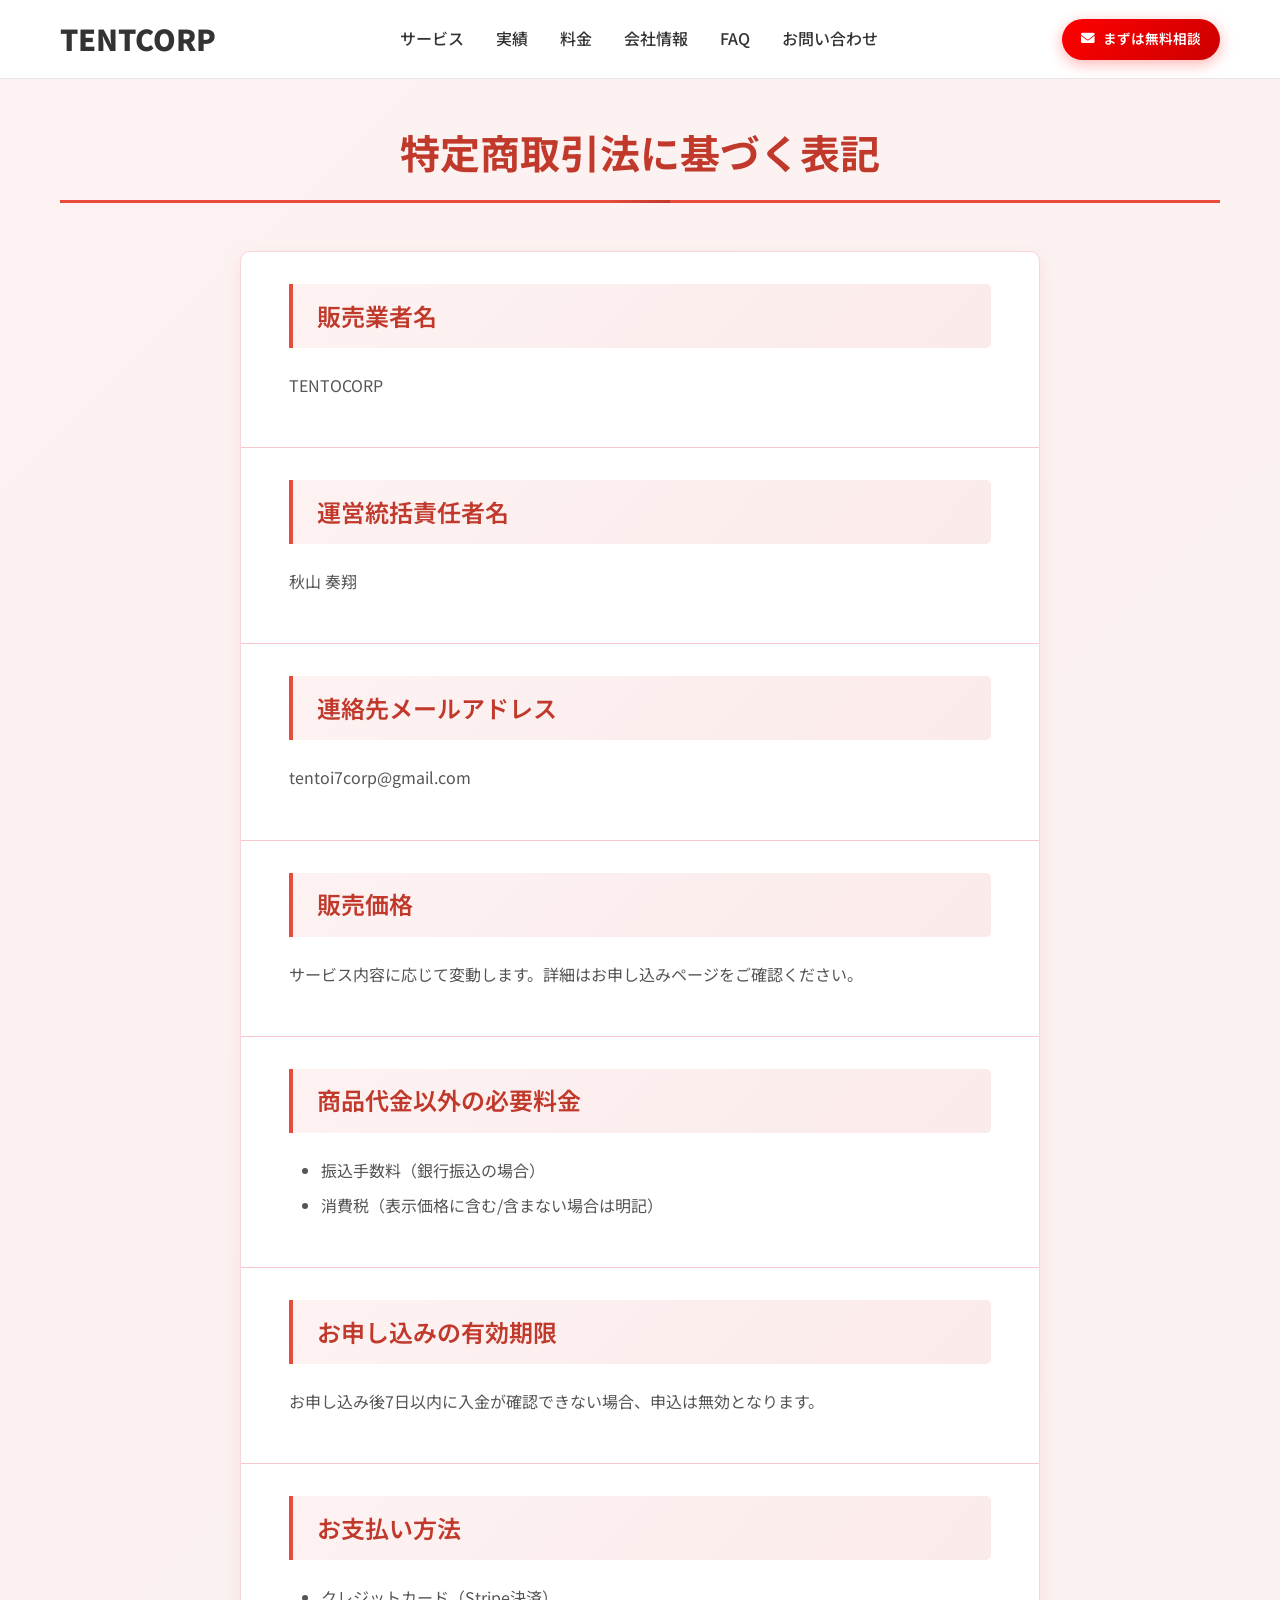
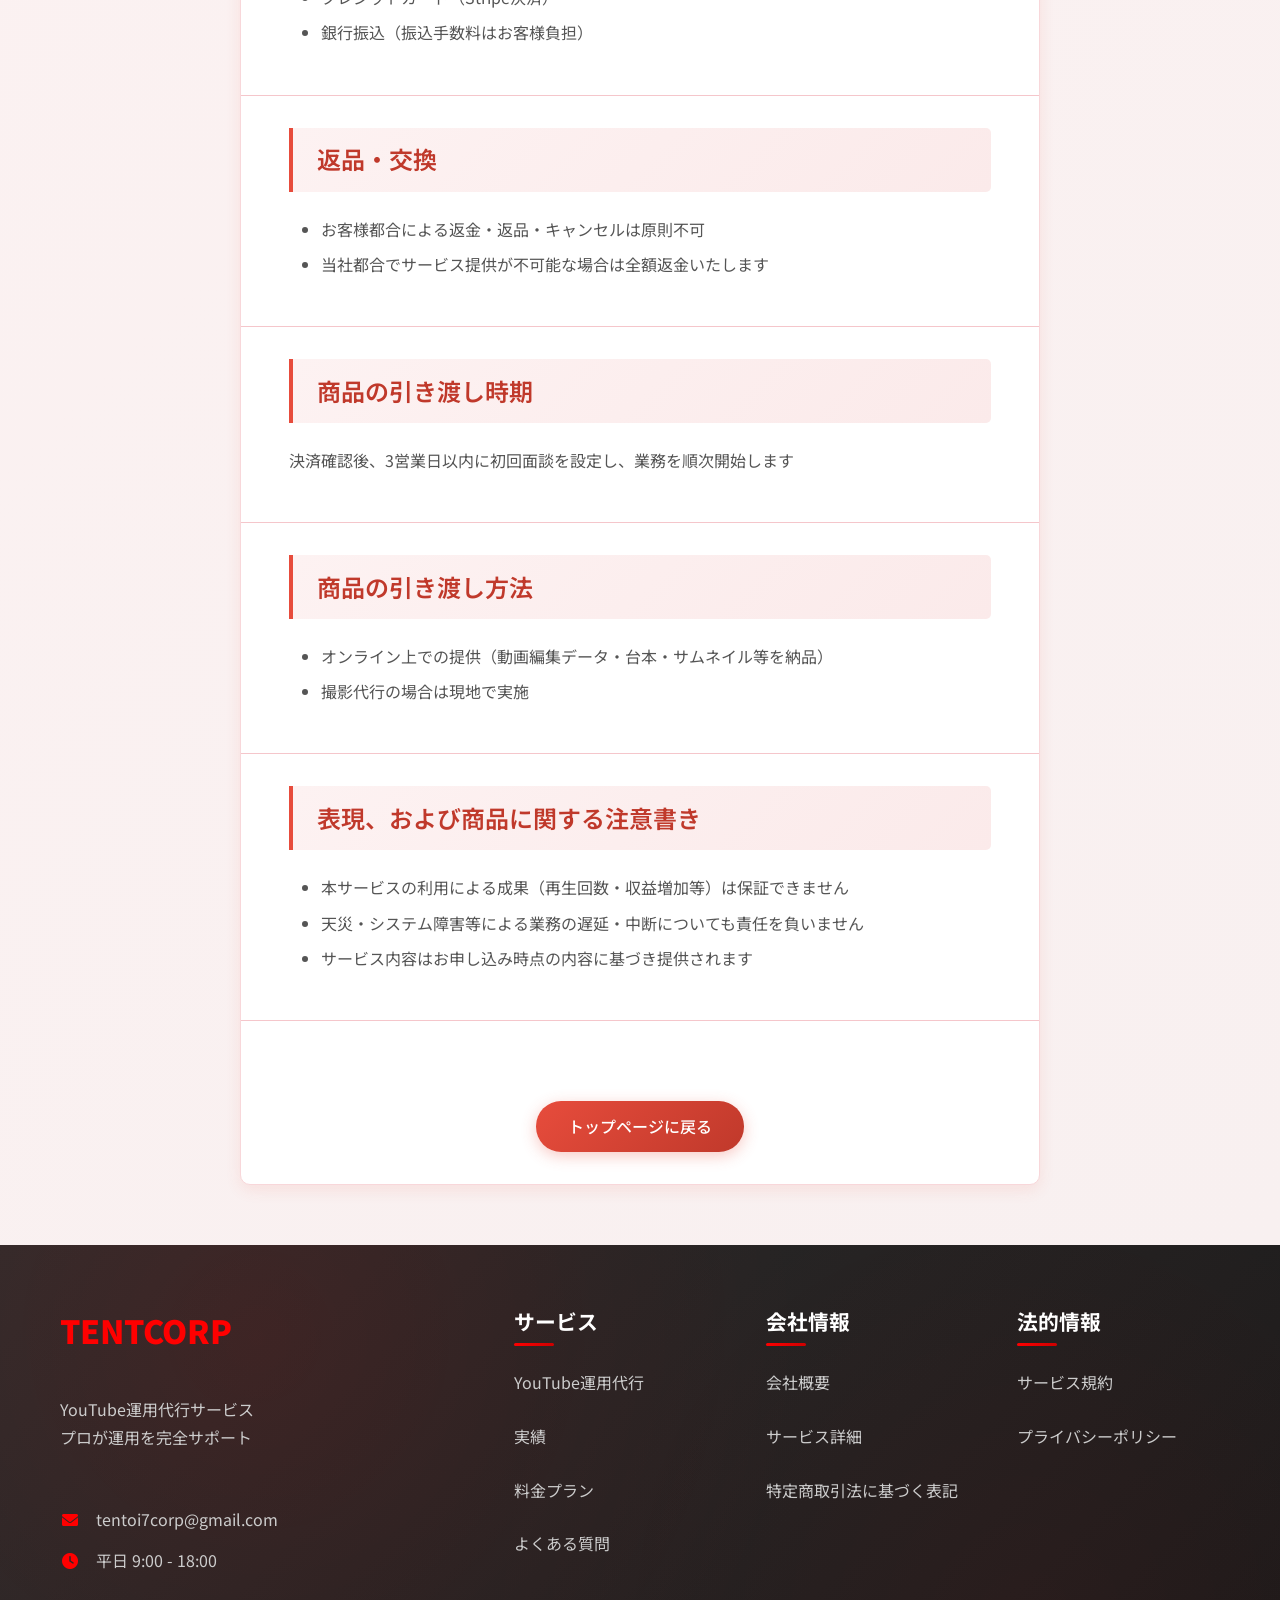
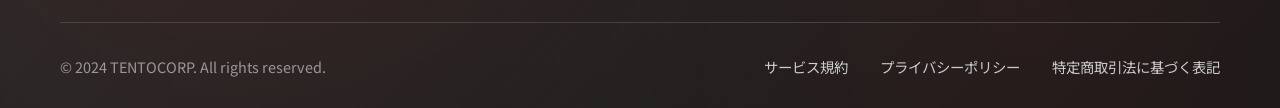
==== commit a31c16f9: "フッター追加" ====
--- a/legal-notation.html
+++ b/legal-notation.html
@@ -18,7 +18,9 @@
         <div class="container">
             <div class="header-content">
                 <div class="logo">
-                    <h1>TENTCORP</h1>
+                    <a href="index.html#top">
+                        <h1>TENTCORP</h1>
+                    </a>
                 </div>
                 <nav class="nav">
                     <ul class="nav-list">
@@ -135,6 +137,69 @@
         </div>
     </section>
 
+    <!-- Footer -->
+    <footer class="footer">
+        <div class="container">
+            <div class="footer-content">
+                <div class="footer-brand">
+                    <div class="footer-logo">TENTCORP</div>
+                    <div class="footer-description">
+                        YouTube運用代行サービス<br>
+                        プロが運用を完全サポート
+                    </div>
+                    <div class="footer-contact-info">
+                        <div class="contact-info-item">
+                            <i class="fas fa-envelope"></i>
+                            <span>tentoi7corp@gmail.com</span>
+                        </div>
+                        <div class="contact-info-item">
+                            <i class="fas fa-clock"></i>
+                            <span>平日 9:00 - 18:00</span>
+                        </div>
+                    </div>
+                </div>
+                
+                <div class="footer-section">
+                    <h4>サービス</h4>
+                    <div class="footer-links">
+                        <a href="index.html#service" class="footer-link">YouTube運用代行</a>
+                        <a href="index.html#results" class="footer-link">実績</a>
+                        <a href="index.html#pricing" class="footer-link">料金プラン</a>
+                        <a href="index.html#faq" class="footer-link">よくある質問</a>
+                    </div>
+                </div>
+                
+                <div class="footer-section">
+                    <h4>会社情報</h4>
+                    <div class="footer-links">
+                        <a href="index.html#company-info" class="footer-link">会社概要</a>
+                        <a href="service-description.html" class="footer-link">サービス詳細</a>
+                        <a href="legal-notation.html" class="footer-link">特定商取引法に基づく表記</a>
+                    </div>
+                </div>
+                
+                <div class="footer-section">
+                    <h4>法的情報</h4>
+                    <div class="footer-links">
+                        <a href="terms-of-service.html" class="footer-link">サービス規約</a>
+                        <a href="privacy.html" class="footer-link">プライバシーポリシー</a>
+                    </div>
+                </div>
+            </div>
+            
+            <div class="footer-bottom">
+                <div class="footer-bottom-content">
+                    <div class="copyright">&copy; 2024 TENTOCORP. All rights reserved.</div>
+                    <div class="footer-bottom-links">
+                        <a href="terms-of-service.html">サービス規約</a>
+                        <a href="privacy.html">プライバシーポリシー</a>
+                        <a href="legal-notation.html">特定商取引法に基づく表記</a>
+                    </div>
+                </div>
+            </div>
+        </div>
+    </footer>
+
     <script src="script.js"></script>
 </body>
 
--- a/styles.css
+++ b/styles.css
@@ -51,6 +51,16 @@
     font-size: 1.8rem;
     font-weight: 900;
     color: #333;
+}
+
+.logo a {
+    text-decoration: none;
+    color: inherit;
+    transition: color 0.3s ease;
+}
+
+.logo a:hover {
+    color: #ff0000;
 }
 
 /* Header CTA Styles */
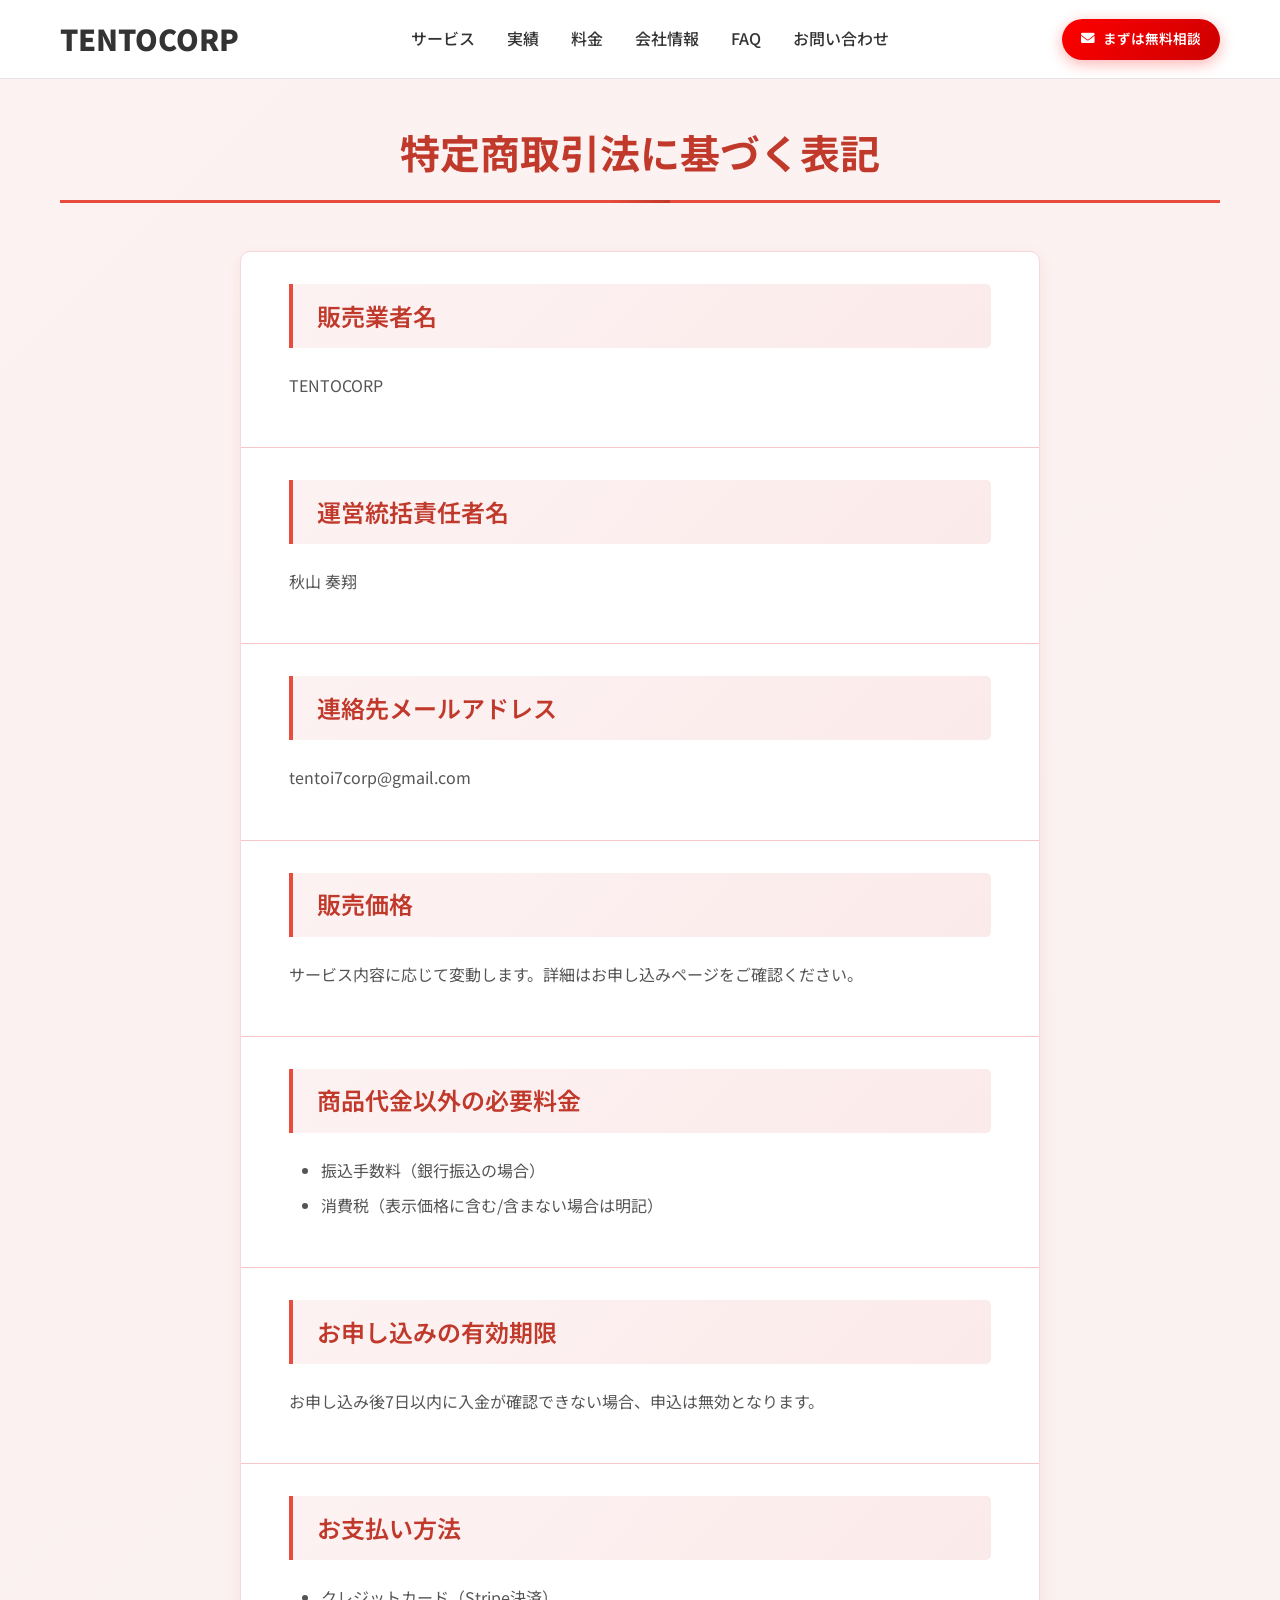
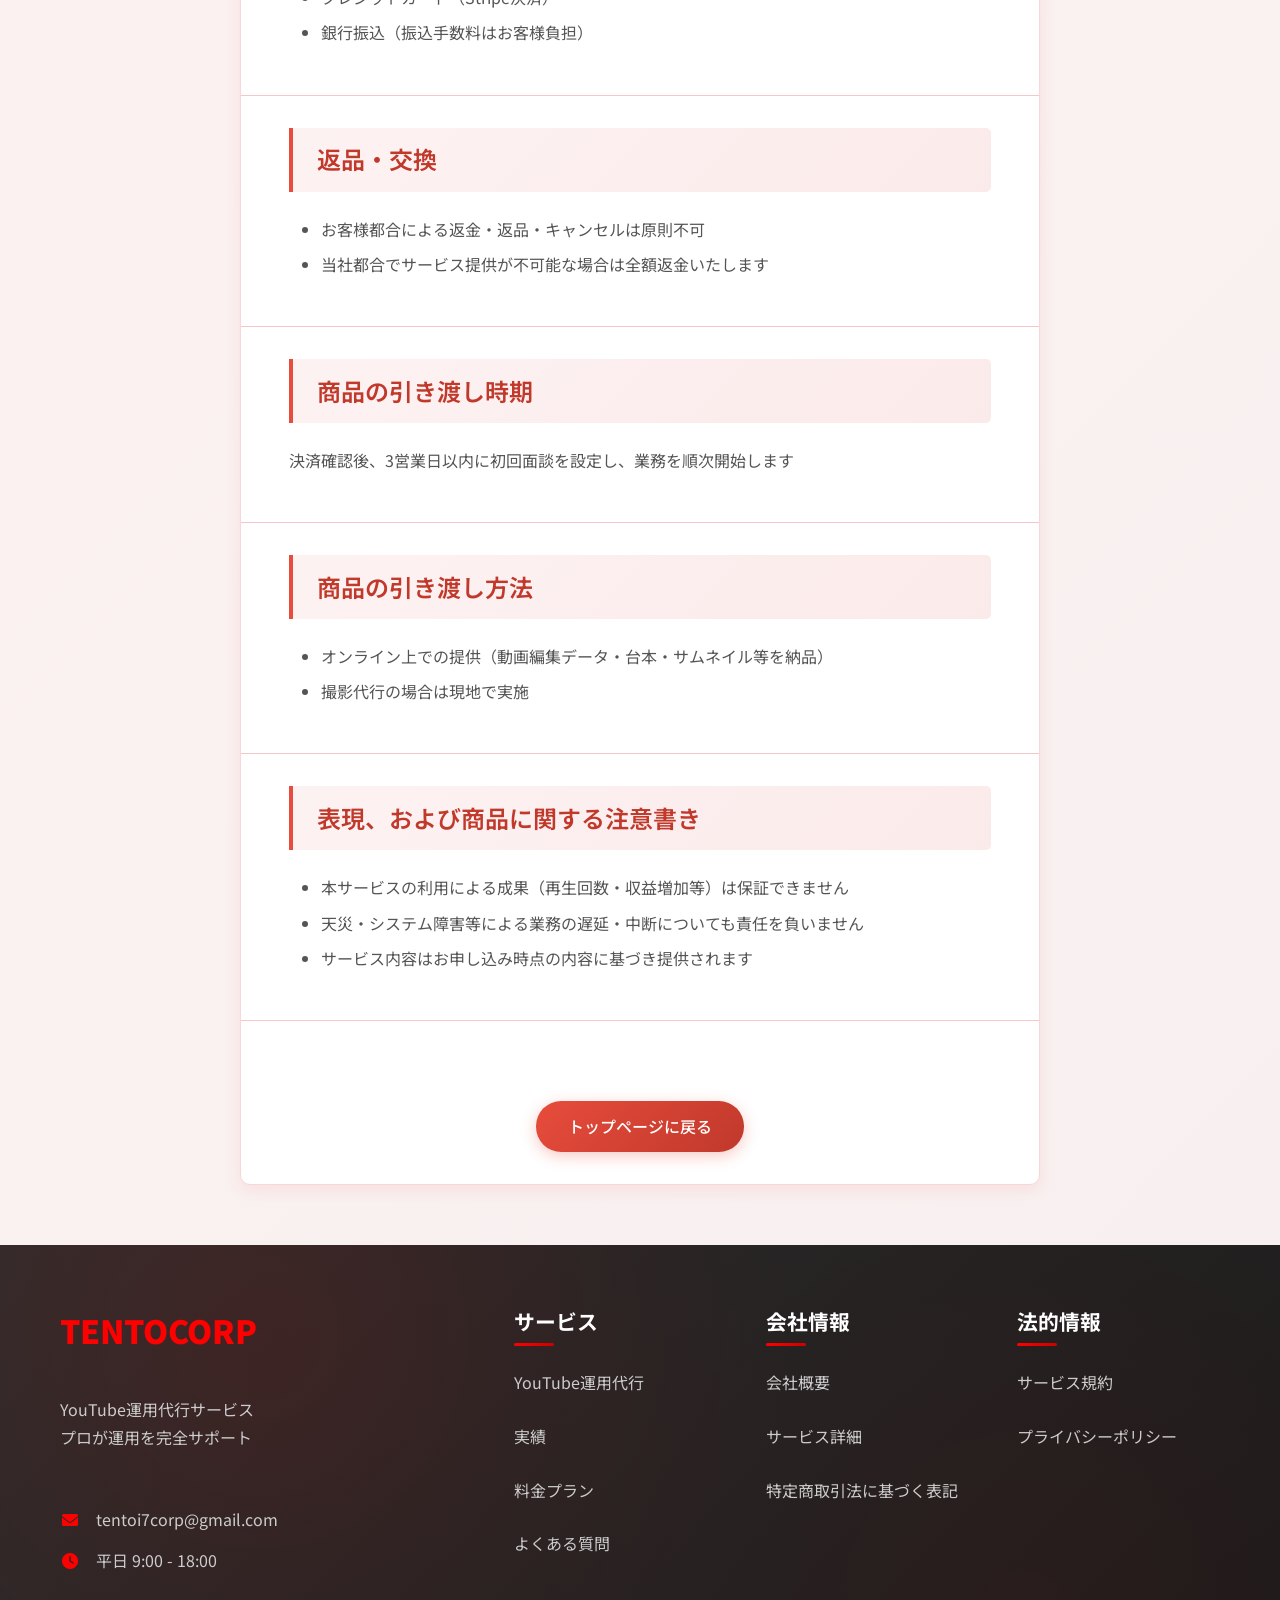
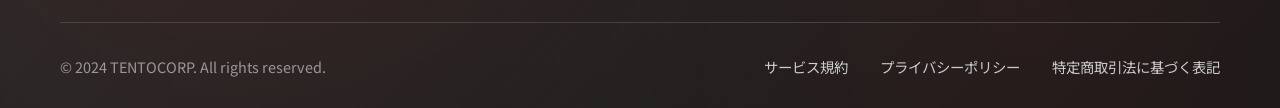
==== commit 39e90b75: "TENTOCORPに置換" ====
--- a/legal-notation.html
+++ b/legal-notation.html
@@ -19,7 +19,7 @@
             <div class="header-content">
                 <div class="logo">
                     <a href="index.html#top">
-                        <h1>TENTCORP</h1>
+                        <h1>TENTOCORP</h1>
                     </a>
                 </div>
                 <nav class="nav">
@@ -142,7 +142,7 @@
         <div class="container">
             <div class="footer-content">
                 <div class="footer-brand">
-                    <div class="footer-logo">TENTCORP</div>
+                    <div class="footer-logo">TENTOCORP</div>
                     <div class="footer-description">
                         YouTube運用代行サービス<br>
                         プロが運用を完全サポート
--- a/styles.css
+++ b/styles.css
@@ -1299,14 +1299,14 @@
     padding: 1.5rem;
 }
 
-.comparison-tentcorp-header {
+.comparison-tentocorp-header {
     background: linear-gradient(135deg, #ffebee, #fce4ec);
     padding: 1.5rem;
     text-align: center;
     border: 2px solid #ff0000;
 }
 
-.comparison-tentcorp-header h3 {
+.comparison-tentocorp-header h3 {
     color: #ff0000;
     font-size: 1.8rem;
     font-weight: 900;
@@ -1362,14 +1362,14 @@
     margin: 0;
 }
 
-.comparison-tentcorp {
+.comparison-tentocorp {
     background: linear-gradient(135deg, #ffebee, #fce4ec);
     padding: 2rem 1.5rem;
     border: 2px solid #ff0000;
     text-align: center;
 }
 
-.tentcorp-content h4 {
+.tentocorp-content h4 {
     color: #ff0000;
     font-size: 1.2rem;
     font-weight: 700;
@@ -1391,7 +1391,7 @@
     margin-top: 0.5rem;
 }
 
-.stars-tentcorp {
+.stars-tentocorp {
     font-size: 1.5rem;
     color: #ff0000;
     margin-top: 0.5rem;
@@ -1460,17 +1460,17 @@
     }
     
     .comparison-category,
-    .comparison-tentcorp,
+    .comparison-tentocorp,
     .comparison-others {
         padding: 1.8rem 1.2rem;
     }
     
-    .comparison-tentcorp-header,
+    .comparison-tentocorp-header,
     .comparison-others-header {
         padding: 1.2rem;
     }
     
-    .comparison-tentcorp-header h3,
+    .comparison-tentocorp-header h3,
     .comparison-others-header h3 {
         font-size: 1.6rem;
     }
@@ -1507,19 +1507,19 @@
     }
     
     .comparison-category,
-    .comparison-tentcorp,
+    .comparison-tentocorp,
     .comparison-others {
         padding: 1.5rem 1rem;
         min-width: 180px;
     }
     
-    .comparison-tentcorp-header,
+    .comparison-tentocorp-header,
     .comparison-others-header {
         padding: 1rem;
         min-width: 180px;
     }
     
-    .comparison-tentcorp-header h3,
+    .comparison-tentocorp-header h3,
     .comparison-others-header h3 {
         font-size: 1.4rem;
     }
@@ -1528,7 +1528,7 @@
         font-size: 1.1rem;
     }
     
-    .tentcorp-content h4,
+    .tentocorp-content h4,
     .others-content h4 {
         font-size: 1rem;
     }
@@ -1554,19 +1554,19 @@
     }
     
     .comparison-category,
-    .comparison-tentcorp,
+    .comparison-tentocorp,
     .comparison-others {
         padding: 1rem 0.8rem;
         min-width: 150px;
     }
     
-    .comparison-tentcorp-header,
+    .comparison-tentocorp-header,
     .comparison-others-header {
         padding: 0.8rem;
         min-width: 150px;
     }
     
-    .comparison-tentcorp-header h3,
+    .comparison-tentocorp-header h3,
     .comparison-others-header h3 {
         font-size: 1.2rem;
     }
@@ -1575,7 +1575,7 @@
         font-size: 1rem;
     }
     
-    .tentcorp-content h4,
+    .tentocorp-content h4,
     .others-content h4 {
         font-size: 0.9rem;
     }
@@ -1592,7 +1592,7 @@
         padding: 0.4rem 0.8rem;
     }
     
-    .stars-tentcorp,
+    .stars-tentocorp,
     .stars-others {
         font-size: 1.2rem;
     }
@@ -1610,19 +1610,19 @@
     }
     
     .comparison-category,
-    .comparison-tentcorp,
+    .comparison-tentocorp,
     .comparison-others {
         padding: 0.8rem 0.5rem;
         min-width: 130px;
     }
     
-    .comparison-tentcorp-header,
+    .comparison-tentocorp-header,
     .comparison-others-header {
         padding: 0.6rem;
         min-width: 130px;
     }
     
-    .comparison-tentcorp-header h3,
+    .comparison-tentocorp-header h3,
     .comparison-others-header h3 {
         font-size: 1rem;
     }
@@ -1631,7 +1631,7 @@
         font-size: 0.9rem;
     }
     
-    .tentcorp-content h4,
+    .tentocorp-content h4,
     .others-content h4 {
         font-size: 0.8rem;
     }
@@ -1648,7 +1648,7 @@
         padding: 0.3rem 0.6rem;
     }
     
-    .stars-tentcorp,
+    .stars-tentocorp,
     .stars-others {
         font-size: 1rem;
     }
